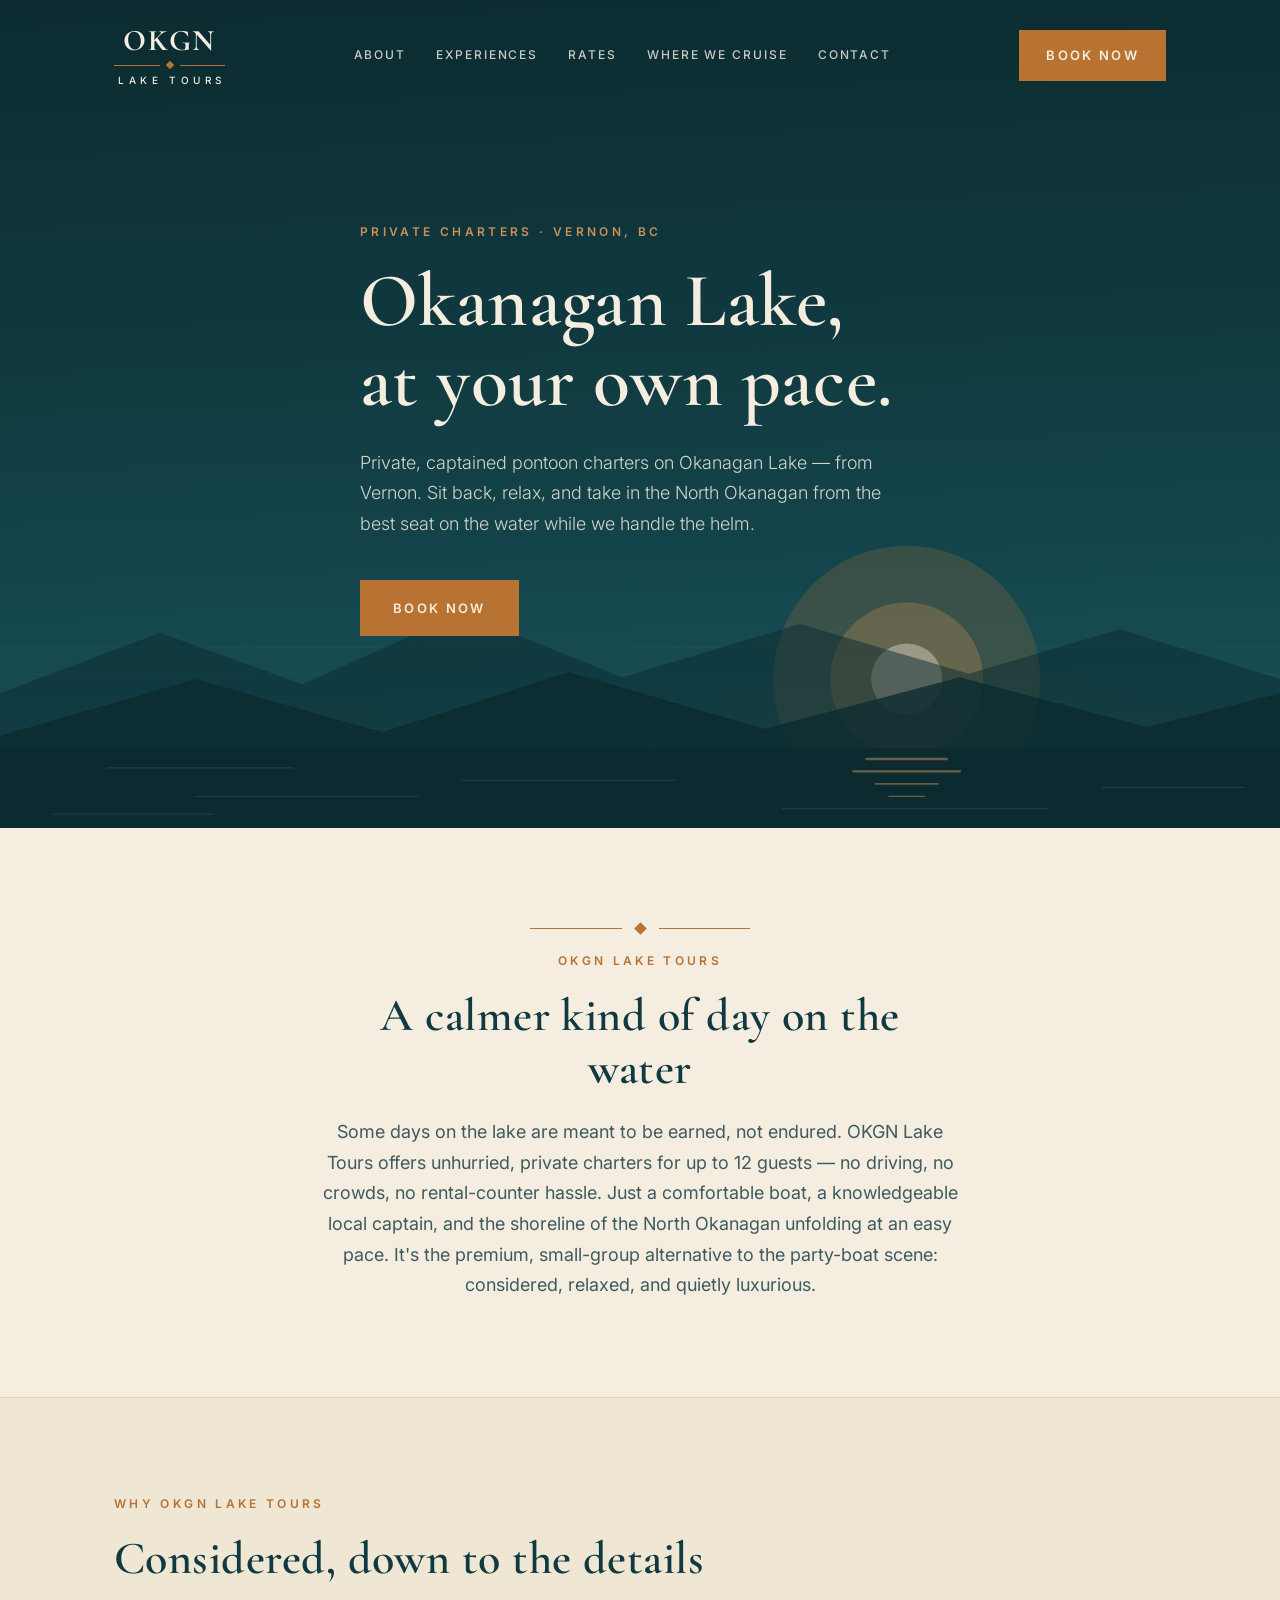
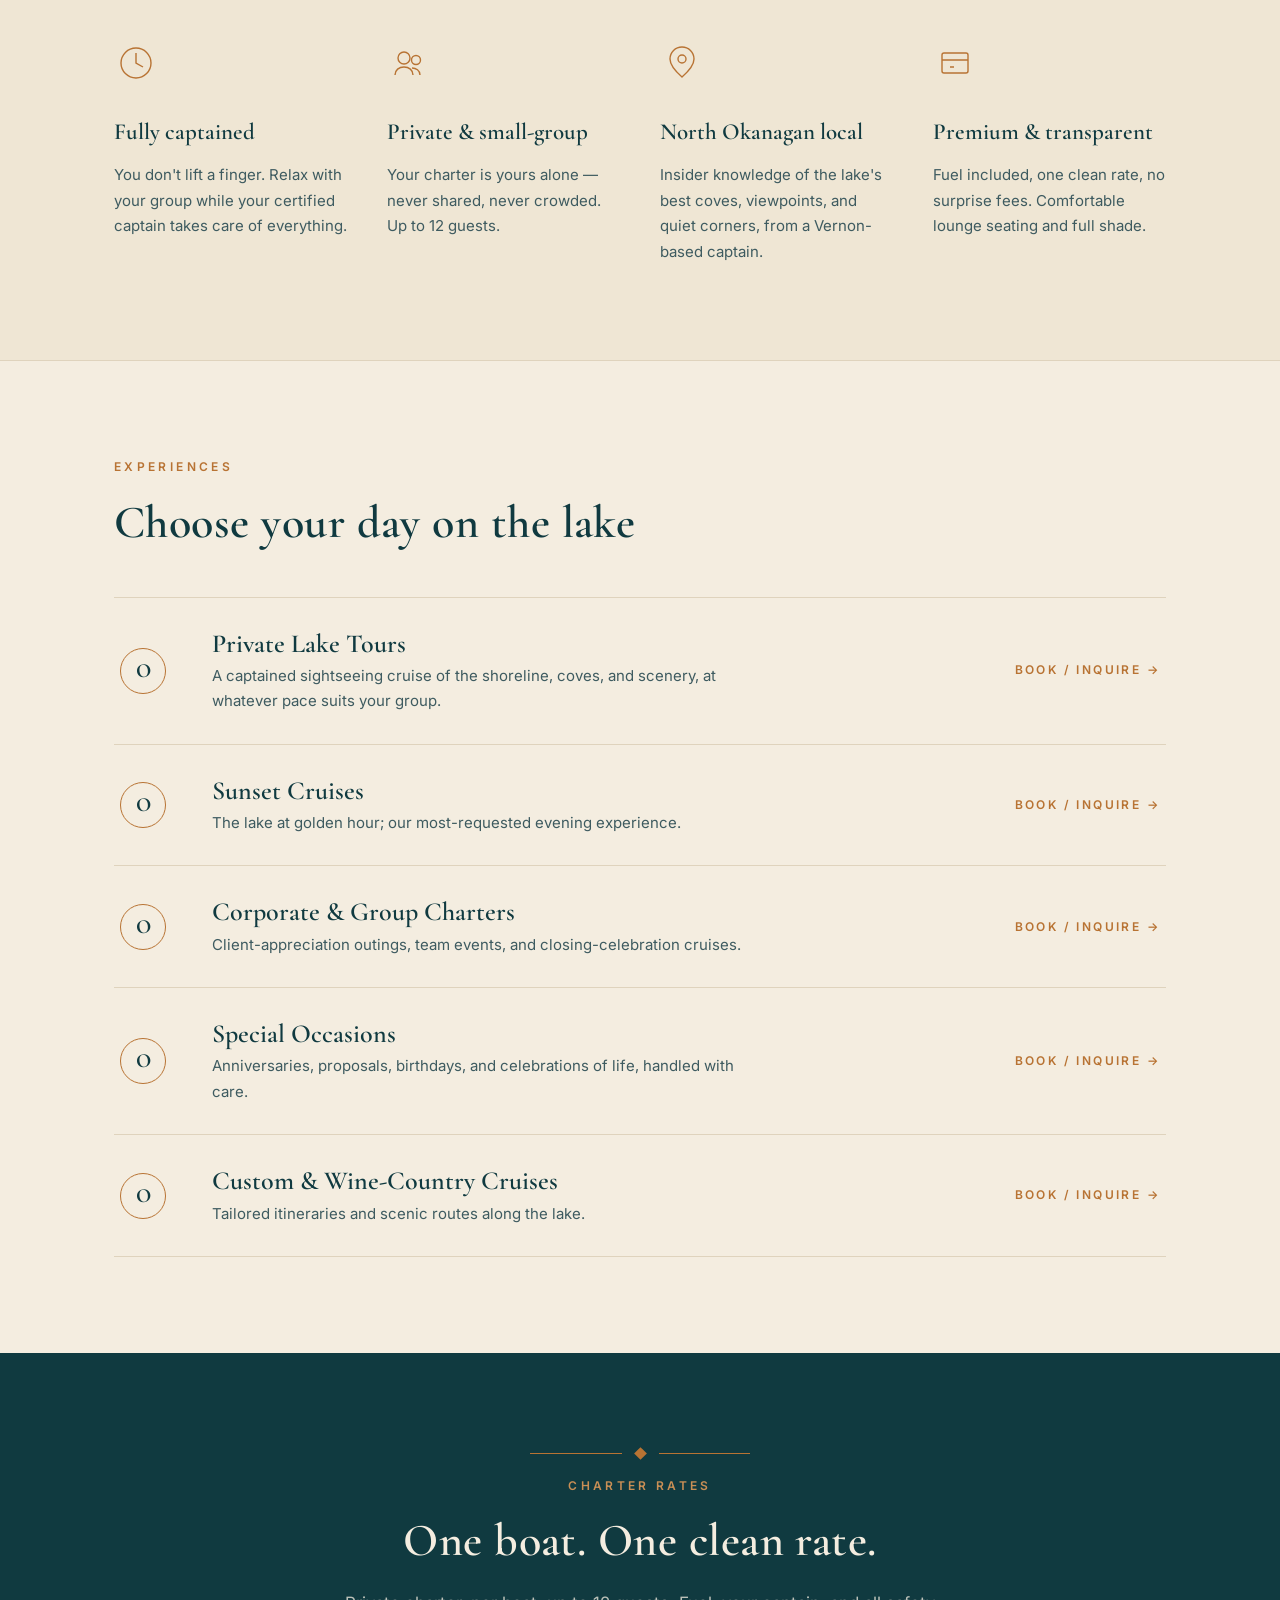
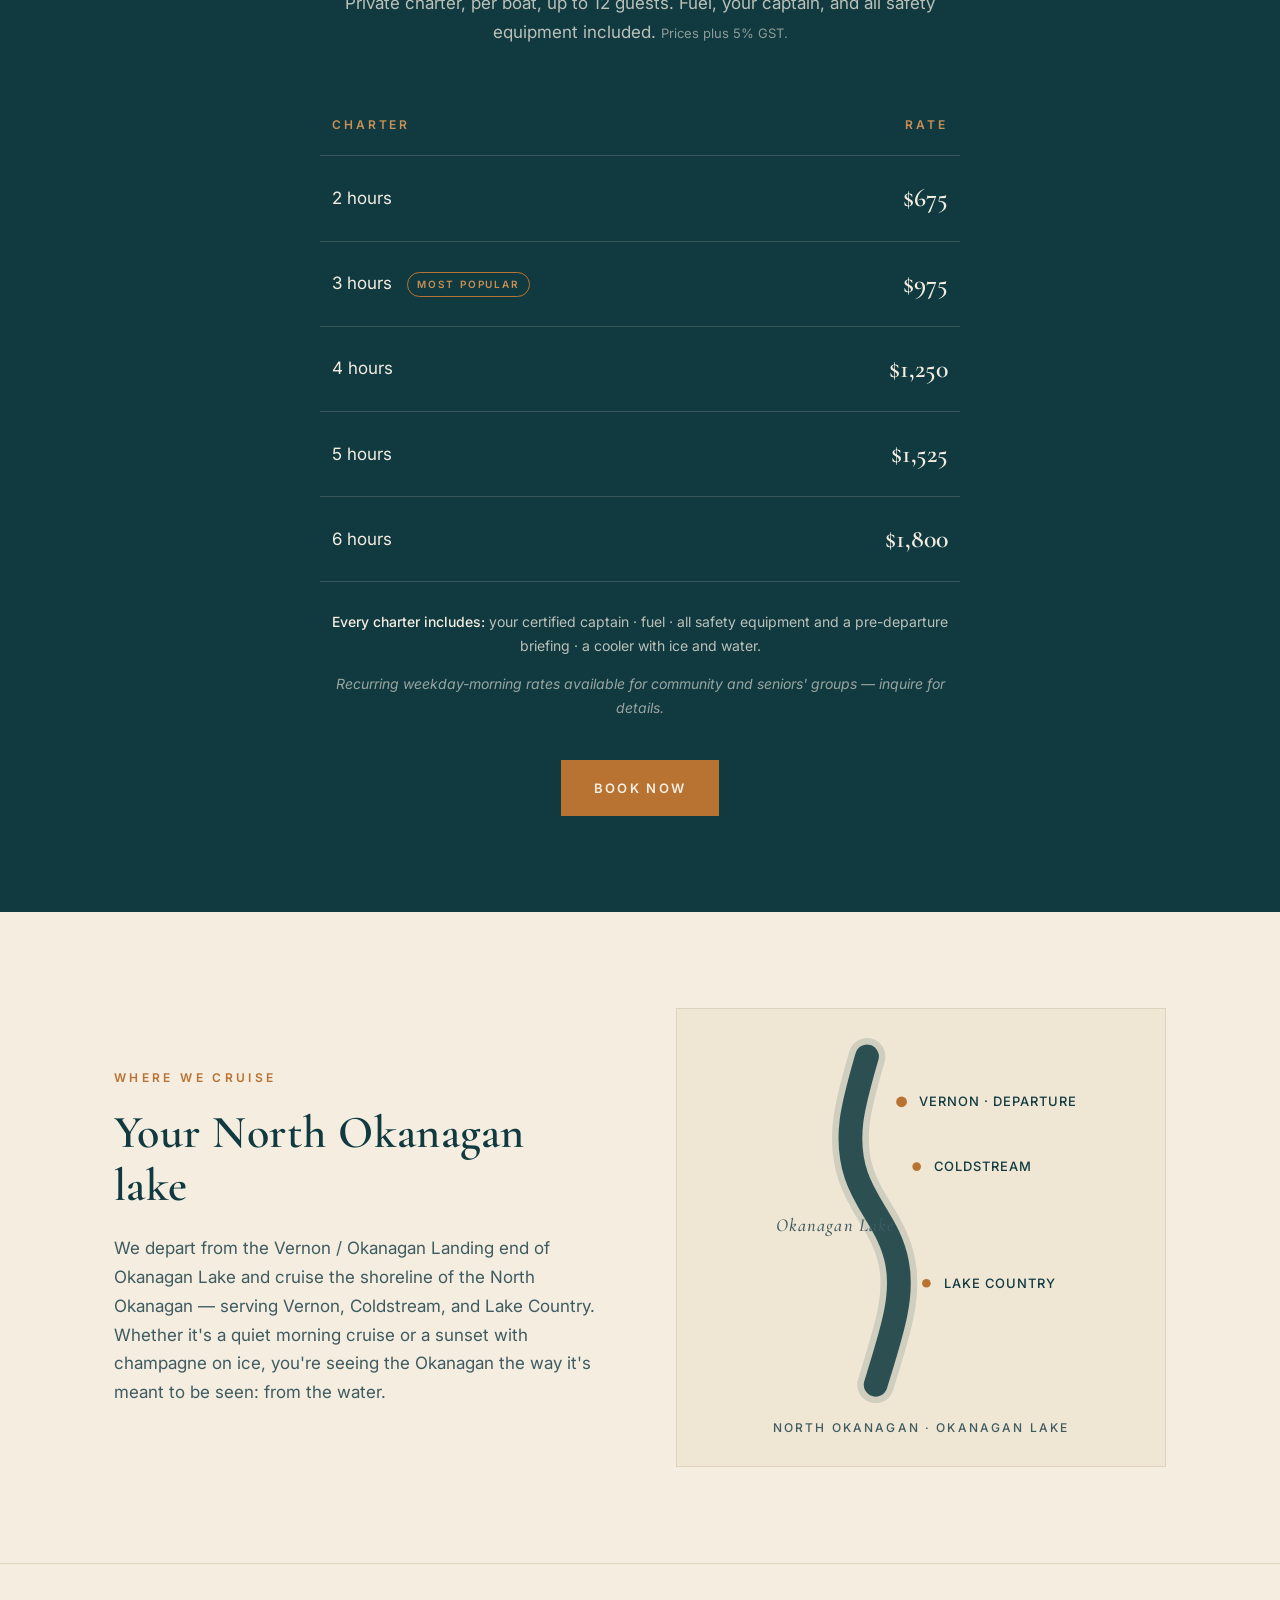
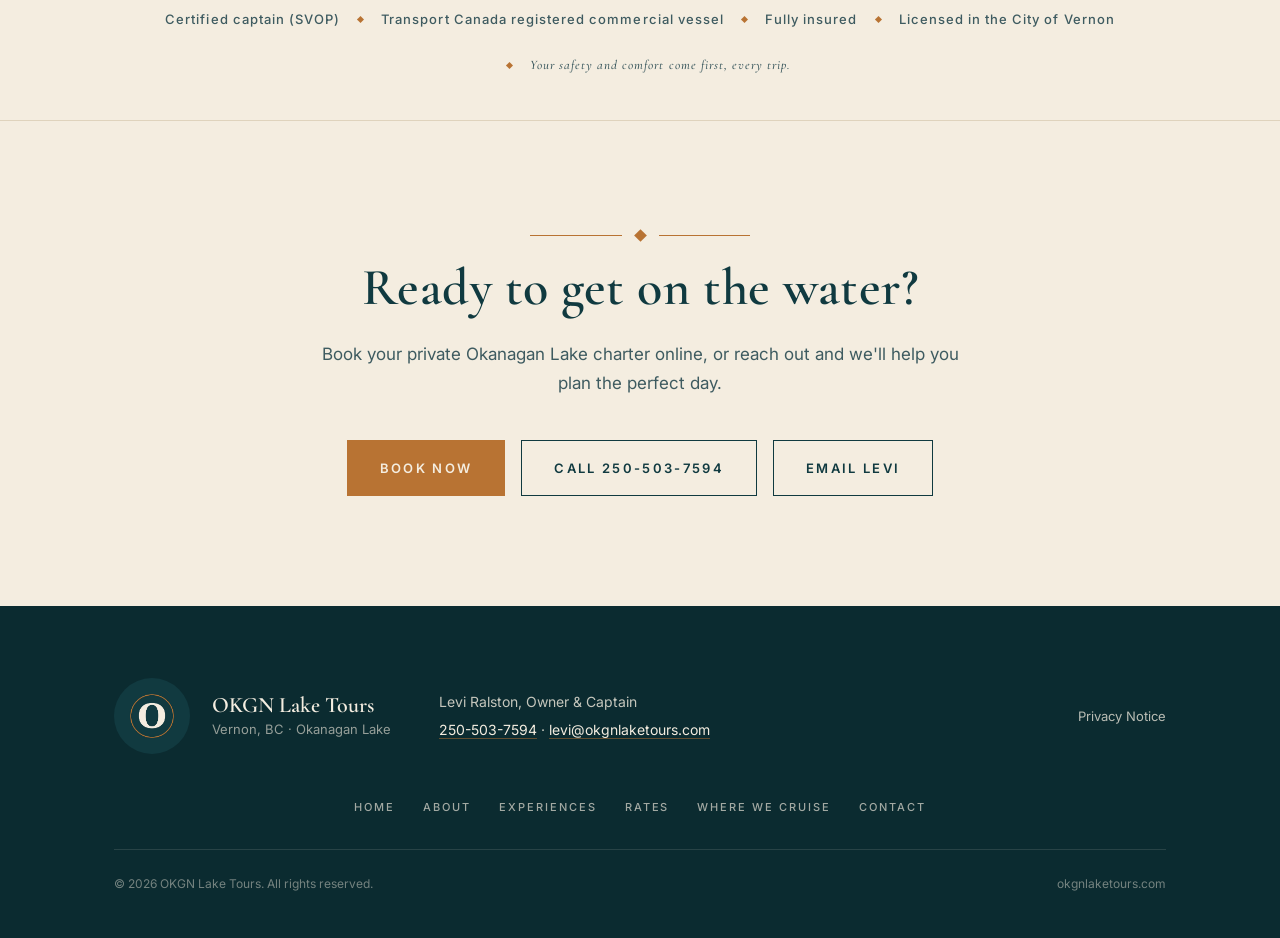
==== index.html @ 3128fc5c "Add files via upload" ====
<!DOCTYPE html>
<html lang="en">
<head>
<meta charset="UTF-8">
<meta name="viewport" content="width=device-width, initial-scale=1.0">
<title>OKGN Lake Tours — Private Okanagan Lake Charters · Vernon, BC</title>
<meta name="description" content="Private, captained pontoon charters on Okanagan Lake from Vernon, BC. Sunset cruises, private tours, and group charters for up to 12 guests.">
<link rel="preconnect" href="https://fonts.googleapis.com">
<link rel="preconnect" href="https://fonts.gstatic.com" crossorigin>
<link href="https://fonts.googleapis.com/css2?family=Cormorant+Garamond:ital,wght@0,400;0,500;0,600;0,700;1,500&amp;family=Inter:wght@300;400;500;600&amp;display=swap" rel="stylesheet">
<link rel="icon" type="image/png" href="favicon.png">
<link rel="apple-touch-icon" href="apple-touch-icon.png">
<meta name="theme-color" content="#103A40">
<!-- DESIGNER NOTE: og:url / og:image use the production domain — confirm paths at launch -->
<meta property="og:type" content="website">
<meta property="og:site_name" content="OKGN Lake Tours">
<meta property="og:title" content="OKGN Lake Tours">
<meta property="og:description" content="Private, captained pontoon charters on Okanagan Lake from Vernon, BC. Sunset cruises, private tours, and group charters for up to 12 guests.">
<meta property="og:url" content="https://okgnlaketours.com/index.html">
<meta property="og:image" content="https://okgnlaketours.com/og-image.jpg">
<meta property="og:image:width" content="1200">
<meta property="og:image:height" content="630">
<meta name="twitter:card" content="summary_large_image">
<link rel="stylesheet" href="styles.css">
</head>
<body>
<a class="skip" href="#main">Skip to content</a>
<header id="site-header">
  <div class="wrap nav">
    <a class="wordmark" href="index.html" aria-label="OKGN Lake Tours — home">
      <span class="wm-top">OKGN</span>
      <span class="wm-rule"><span class="dia"></span></span>
      <span class="wm-sub">LAKE&nbsp;TOURS</span>
    </a>
    <nav class="nav-links" aria-label="Main navigation">
      <a href="about.html">About</a>
      <a href="experiences.html">Experiences</a>
      <a href="rates.html">Rates</a>
      <a href="where-we-cruise.html">Where We Cruise</a>
      <a href="contact.html">Contact</a>
    </nav>
    <div>
      <a class="btn btn-copper" href="contact.html">Book Now</a>
    </div>
    <button class="nav-toggle" aria-expanded="false" aria-controls="mobile-menu" aria-label="Open menu">
      <span></span><span></span><span></span>
    </button>
  </div>
</header>
<nav class="mobile-menu" id="mobile-menu" aria-label="Mobile navigation">
    <a href="index.html">Home</a>
    <a href="about.html">About</a>
    <a href="experiences.html">Experiences</a>
    <a href="rates.html">Rates</a>
    <a href="where-we-cruise.html">Where We Cruise</a>
    <a href="contact.html">Contact</a>
    <a class="btn btn-copper" href="contact.html">Book Now</a>
</nav>
<main id="main">
<!-- 1 · HERO -->
<section class="hero" id="top">
  <svg class="hero-scene" viewBox="0 0 1440 420" preserveAspectRatio="xMidYMax slice" aria-hidden="true">
    <!-- low sun glow -->
    <circle cx="1020" cy="252" r="150" fill="#B87333" opacity=".22"/>
    <circle cx="1020" cy="252" r="86" fill="#C98F55" opacity=".3"/>
    <circle cx="1020" cy="252" r="40" fill="#F4EDE0" opacity=".38"/>
    <!-- far hills -->
    <path d="M0 268 L180 200 L340 258 L520 178 L700 250 L900 190 L1090 246 L1260 196 L1440 252 L1440 420 L0 420 Z" fill="#0B2B30" opacity=".5"/>
    <!-- near hills -->
    <path d="M0 316 L220 252 L430 312 L640 244 L860 308 L1080 250 L1290 306 L1440 268 L1440 420 L0 420 Z" fill="#0B2B30" opacity=".78"/>
    <!-- water -->
    <rect y="330" width="1440" height="90" fill="#0B2B30"/>
    <!-- sun path on the water -->
    <g stroke="#C98F55" stroke-linecap="round" opacity=".5">
      <line x1="975" y1="342" x2="1065" y2="342" stroke-width="3"/>
      <line x1="960" y1="356" x2="1080" y2="356" stroke-width="2.5"/>
      <line x1="985" y1="370" x2="1055" y2="370" stroke-width="2"/>
      <line x1="1000" y1="384" x2="1040" y2="384" stroke-width="1.5"/>
    </g>
    <!-- still-water lines -->
    <g stroke="#F4EDE0" stroke-width="1" opacity=".12" stroke-linecap="round">
      <line x1="120" y1="352" x2="330" y2="352"/><line x1="520" y1="366" x2="760" y2="366"/>
      <line x1="220" y1="384" x2="470" y2="384"/><line x1="880" y1="398" x2="1180" y2="398"/>
      <line x1="60" y1="404" x2="240" y2="404"/><line x1="1240" y1="374" x2="1400" y2="374"/>
    </g>
  </svg>
  <div class="wrap hero-inner">
    <div class="eyebrow">Private Charters · Vernon, BC</div>
    <h1>Okanagan Lake,<br>at your own pace.</h1>
    <p>Private, captained pontoon charters on Okanagan Lake — from Vernon. Sit back, relax, and take in the North Okanagan from the best seat on the water while we handle the helm.</p>
    <div class="hero-cta">
      <a class="btn btn-copper" href="contact.html">Book Now</a>
    </div>
  </div>
</section>

<!-- 2 · INTRO -->
<section class="intro">
  <div class="wrap">
    <div class="divider"><span class="dia"></span></div>
    <div class="eyebrow">OKGN Lake Tours</div>
    <h2>A calmer kind of day on the water</h2>
    <p class="lede">Some days on the lake are meant to be earned, not endured. OKGN Lake Tours offers unhurried, private charters for up to 12 guests — no driving, no crowds, no rental-counter hassle. Just a comfortable boat, a knowledgeable local captain, and the shoreline of the North Okanagan unfolding at an easy pace. It's the premium, small-group alternative to the party-boat scene: considered, relaxed, and quietly luxurious.</p>
  </div>
</section>

<!-- 3 · WHY -->
<section class="why">
  <div class="wrap">
    <div class="eyebrow">Why OKGN Lake Tours</div>
    <h2>Considered, down to the details</h2>
    <div class="grid-4">
      <div class="feat">
        <svg class="ico" viewBox="0 0 44 44" fill="none" stroke="currentColor" stroke-width="1.4" aria-hidden="true"><circle cx="22" cy="22" r="15"/><path d="M22 12v10l7 4"/></svg>
        <h3>Fully captained</h3>
        <p>You don't lift a finger. Relax with your group while your certified captain takes care of everything.</p>
      </div>
      <div class="feat">
        <svg class="ico" viewBox="0 0 44 44" fill="none" stroke="currentColor" stroke-width="1.4" aria-hidden="true"><circle cx="17" cy="17" r="6"/><circle cx="29" cy="19" r="4.5"/><path d="M8 34c0-5 4-8 9-8s9 3 9 8M25 27c4 0 8 2.5 8 7"/></svg>
        <h3>Private &amp; small-group</h3>
        <p>Your charter is yours alone — never shared, never crowded. Up to 12 guests.</p>
      </div>
      <div class="feat">
        <svg class="ico" viewBox="0 0 44 44" fill="none" stroke="currentColor" stroke-width="1.4" aria-hidden="true"><path d="M22 36c8-7 12-12.5 12-18a12 12 0 1 0-24 0c0 5.5 4 11 12 18Z"/><circle cx="22" cy="18" r="4"/></svg>
        <h3>North Okanagan local</h3>
        <p>Insider knowledge of the lake's best coves, viewpoints, and quiet corners, from a Vernon-based captain.</p>
      </div>
      <div class="feat">
        <svg class="ico" viewBox="0 0 44 44" fill="none" stroke="currentColor" stroke-width="1.4" aria-hidden="true"><rect x="9" y="12" width="26" height="20" rx="2"/><path d="M9 19h26M17 26h4"/></svg>
        <h3>Premium &amp; transparent</h3>
        <p>Fuel included, one clean rate, no surprise fees. Comfortable lounge seating and full shade.</p>
      </div>
    </div>

  </div>
</section>

<!-- 4 · EXPERIENCES -->
<section class="experiences">
  <div class="wrap">
    <div class="eyebrow">Experiences</div>
    <h2>Choose your day on the lake</h2>
    <div class="exp-list">
      <a class="exp" href="experiences.html#private-tours">
        <span class="exp-o" aria-hidden="true">O</span>
        <span>
          <h3>Private Lake Tours</h3>
          <p>A captained sightseeing cruise of the shoreline, coves, and scenery, at whatever pace suits your group.</p>
        </span>
        <span class="exp-go">Book / Inquire →</span>
      </a>
      <a class="exp" href="experiences.html#sunset">
        <span class="exp-o" aria-hidden="true">O</span>
        <span>
          <h3>Sunset Cruises</h3>
          <p>The lake at golden hour; our most-requested evening experience.</p>
        </span>
        <span class="exp-go">Book / Inquire →</span>
      </a>
      <a class="exp" href="experiences.html#corporate">
        <span class="exp-o" aria-hidden="true">O</span>
        <span>
          <h3>Corporate &amp; Group Charters</h3>
          <p>Client-appreciation outings, team events, and closing-celebration cruises.</p>
        </span>
        <span class="exp-go">Book / Inquire →</span>
      </a>
      <a class="exp" href="experiences.html#occasions">
        <span class="exp-o" aria-hidden="true">O</span>
        <span>
          <h3>Special Occasions</h3>
          <p>Anniversaries, proposals, birthdays, and celebrations of life, handled with care.</p>
        </span>
        <span class="exp-go">Book / Inquire →</span>
      </a>
      <a class="exp" href="experiences.html#custom">
        <span class="exp-o" aria-hidden="true">O</span>
        <span>
          <h3>Custom &amp; Wine-Country Cruises</h3>
          <p>Tailored itineraries and scenic routes along the lake.</p>
        </span>
        <span class="exp-go">Book / Inquire →</span>
      </a>
    </div>
  </div>
</section>

<!-- 5 · PRICING -->
<section class="pricing" id="pricing">
  <div class="wrap">
    <div class="pricing-head">
      <div class="divider"><span class="dia"></span></div>
      <div class="eyebrow">Charter Rates</div>
      <h2>One boat. One clean rate.</h2>
      <p class="lede">Private charter, per boat, up to 12 guests. Fuel, your captain, and all safety equipment included. <span class="gst">Prices plus 5% GST.</span></p>
    </div>
    <table class="rates">
      <thead>
        <tr><th scope="col">Charter</th><th scope="col">Rate</th></tr>
      </thead>
      <tbody>
        <tr><td>2 hours</td><td class="rate">$675</td></tr>
        <tr><td>3 hours <span class="pop">Most popular</span></td><td class="rate">$975</td></tr>
        <tr><td>4 hours</td><td class="rate">$1,250</td></tr>
        <tr><td>5 hours</td><td class="rate">$1,525</td></tr>
        <tr><td>6 hours</td><td class="rate">$1,800</td></tr>
      </tbody>
    </table>
    <p class="includes"><strong>Every charter includes:</strong> your certified captain · fuel · all safety equipment and a pre-departure briefing · a cooler with ice and water.</p>
    <p class="community">Recurring weekday-morning rates available for community and seniors' groups — inquire for details.</p>

    <div class="pricing-cta"><a class="btn btn-copper" href="contact.html">Book Now</a></div>
  </div>
</section>

<!-- 6 · WHERE WE CRUISE -->
<section class="where">
  <div class="wrap">
    <div>
      <div class="eyebrow">Where We Cruise</div>
      <h2>Your North Okanagan lake</h2>
      <p class="lede">We depart from the Vernon / Okanagan Landing end of Okanagan Lake and cruise the shoreline of the North Okanagan — serving Vernon, Coldstream, and Lake Country. Whether it's a quiet morning cruise or a sunset with champagne on ice, you're seeing the Okanagan the way it's meant to be seen: from the water.</p>
    </div>
    <div class="lakemap" aria-label="Simple map of the north end of Okanagan Lake">
      <svg viewBox="0 0 400 340" role="img" aria-hidden="true">
        <path d="M150 18 C138 60 128 92 140 128 C150 158 172 176 178 210 C184 242 172 276 158 322"
              fill="none" stroke="#103A40" stroke-width="34" stroke-linecap="round" opacity=".14"/>
        <path d="M150 18 C138 60 128 92 140 128 C150 158 172 176 178 210 C184 242 172 276 158 322"
              fill="none" stroke="#103A40" stroke-width="22" stroke-linecap="round" opacity=".85"/>
        <g font-family="Inter, sans-serif" font-size="12" fill="#103A40" font-weight="500" letter-spacing=".08em">
          <circle cx="182" cy="60" r="5" fill="#B87333"/>
          <text x="198" y="64">VERNON · DEPARTURE</text>
          <circle cx="196" cy="120" r="4" fill="#B87333"/>
          <text x="212" y="124">COLDSTREAM</text>
          <circle cx="205" cy="228" r="4" fill="#B87333"/>
          <text x="221" y="232">LAKE COUNTRY</text>
          <text x="66" y="180" fill="#3E5B60" font-style="italic" font-family="Cormorant Garamond, serif" font-size="17">Okanagan Lake</text>
        </g>
      </svg>
      <div class="map-cap">North Okanagan · Okanagan Lake</div>
    </div>

  </div>
</section>

<!-- 7 · TRUST -->
<div class="trust">
  <div class="wrap">
    <ul>
      <li>Certified captain (SVOP)</li>
      <li>Transport Canada registered commercial vessel</li>
      <li>Fully insured</li>
      <li>Licensed in the City of Vernon</li>
      <li class="trust-line">Your safety and comfort come first, every trip.</li>
    </ul>
  </div>
</div>

<!-- 8 · BOOKING / CONTACT -->
<section class="cta">
  <div class="wrap">
    <div class="divider"><span class="dia"></span></div>
    <h2>Ready to get on the water?</h2>
    <p class="lede">Book your private Okanagan Lake charter online, or reach out and we'll help you plan the perfect day.</p>
    <div class="cta-btns">
      <a class="btn btn-copper" href="contact.html">Book Now</a>
      <a class="btn btn-outline-teal" href="tel:+12505037594">Call 250-503-7594</a>
      <a class="btn btn-outline-teal" href="mailto:levi@okgnlaketours.com">Email Levi</a>
    </div>
  </div>
</section>
</main>
<footer>
  <div class="wrap">
    <div class="foot">
      <div class="foot-brand">
        <img src="submark_teal.jpg" alt="OKGN Lake Tours O sub-mark" width="76" height="76">
        <div>
          <div class="fb-name">OKGN Lake Tours</div>
          <div class="fb-loc">Vernon, BC · Okanagan Lake</div>
        </div>
      </div>
      <div class="foot-mid">
        Levi Ralston, Owner &amp; Captain<br>
        <a href="tel:+12505037594">250-503-7594</a> · <a href="mailto:levi@okgnlaketours.com">levi@okgnlaketours.com</a>
      </div>
      <div class="foot-right">
        <!-- DESIGNER NOTE: social links hidden until the accounts exist — restore when ready:
        <div class="foot-social"><a href="INSTAGRAM_URL">Instagram</a> · <a href="FACEBOOK_URL">Facebook</a></div> -->
        <a href="privacy.html">Privacy Notice</a>
      </div>
    </div>
    <div class="foot-nav">
      <a href="index.html">Home</a>
      <a href="about.html">About</a>
      <a href="experiences.html">Experiences</a>
      <a href="rates.html">Rates</a>
      <a href="where-we-cruise.html">Where We Cruise</a>
      <a href="contact.html">Contact</a>
    </div>
    <div class="foot-base">
      <span>© 2026 OKGN Lake Tours. All rights reserved.</span>
      <span>okgnlaketours.com</span>
    </div>
  </div>
</footer>

<script>
(function(){
  var header=document.getElementById('site-header'),
      toggle=document.querySelector('.nav-toggle'),
      menu=document.getElementById('mobile-menu');
  function onScroll(){header.classList.toggle('scrolled',window.scrollY>40);}
  window.addEventListener('scroll',onScroll,{passive:true});
  onScroll();
  toggle.addEventListener('click',function(){
    var open=menu.classList.toggle('open');
    toggle.setAttribute('aria-expanded',open);
    toggle.setAttribute('aria-label',open?'Close menu':'Open menu');
    document.body.classList.toggle('menu-open',open);
  });
  menu.addEventListener('click',function(e){
    if(e.target.tagName==='A'){
      menu.classList.remove('open');
      toggle.setAttribute('aria-expanded','false');
      document.body.classList.remove('menu-open');
    }
  });
  document.addEventListener('keydown',function(e){
    if(e.key==='Escape'&&menu.classList.contains('open')) toggle.click();
  });
})();
</script>
</body>
</html>
---- styles.css ----
/* ============================================================
   OKGN LAKE TOURS — shared styles
   Palette: Teal #103A40 · Cream #F4EDE0 · Copper #B87333
   Type: Cormorant Garamond (display) · Inter (body)
   ============================================================ */
:root{
  --teal:#103A40;
  --copper-text:#B87333;      /* per brand sheet — original copper for text accents */
  --copper-on-teal:#C98F55;   /* per brand sheet — soft copper on teal */
  --teal-deep:#0B2B30;
  --teal-soft:#3E5B60;
  --cream:#F4EDE0;
  --cream-card:#EFE6D4;
  --cream-line:#DFD3BD;
  --copper:#B87333;
  --copper-soft:#C98F55;
  --display:'Cormorant Garamond', Georgia, serif;
  --body:'Inter', -apple-system, sans-serif;
}
*{margin:0;padding:0;box-sizing:border-box}
html{scroll-behavior:smooth}
@media (prefers-reduced-motion:reduce){
  html{scroll-behavior:auto}
  *,*::before,*::after{animation:none!important;transition:none!important}
}
body{
  font-family:var(--body);
  background:var(--cream);
  color:var(--teal);
  line-height:1.7;
  font-size:16px;
  font-weight:400;
  -webkit-font-smoothing:antialiased;
}
img{max-width:100%;display:block}
a{color:inherit}

/* ---------- shared bits ---------- */
.wrap{max-width:1100px;margin:0 auto;padding:0 24px}
.eyebrow{
  font-family:var(--body);
  font-size:12px;
  font-weight:600;
  letter-spacing:.28em;
  text-transform:uppercase;
  color:var(--copper-text);
  margin-bottom:18px;
}
h2{
  font-family:var(--display);
  font-weight:600;
  font-size:clamp(32px,4.5vw,46px);
  line-height:1.15;
  letter-spacing:.01em;
  margin-bottom:22px;
}
.lede{max-width:640px;color:var(--teal-soft);font-size:17px}
section{padding:96px 0}

/* copper rule + diamond — the divider from the wordmark */
.divider{
  display:flex;align-items:center;justify-content:center;gap:14px;
  margin:0 auto 18px;max-width:220px;
}
.divider::before,.divider::after{
  content:"";flex:1;height:1px;background:var(--copper);
}
.divider .dia{
  width:9px;height:9px;background:var(--copper);
  transform:rotate(45deg);flex:none;
}

/* buttons */
.btn{
  display:inline-block;
  font-family:var(--body);
  font-size:13px;font-weight:600;
  letter-spacing:.18em;text-transform:uppercase;
  text-decoration:none;
  padding:16px 32px;
  border:1px solid transparent;
  transition:background .25s,color .25s,border-color .25s;
  cursor:pointer;
}
.btn-copper{background:var(--copper-text);color:var(--cream)}
.btn-copper:hover{background:#a5642a}
.btn-outline-cream{border-color:rgba(244,237,224,.55);color:var(--cream)}
.btn-outline-cream:hover{border-color:var(--cream);background:rgba(244,237,224,.08)}
.btn-outline-teal{border-color:var(--teal);color:var(--teal)}
.btn-outline-teal:hover{background:var(--teal);color:var(--cream)}
.btn:focus-visible{outline:2px solid var(--copper);outline-offset:3px}
a:focus-visible{outline:2px solid var(--copper);outline-offset:3px}

/* ---------- header ---------- */
header{
  position:absolute;top:0;left:0;right:0;z-index:10;
  padding:26px 0;
}
.nav{
  display:flex;align-items:center;justify-content:space-between;gap:24px;
}
.wordmark{
  text-decoration:none;color:var(--cream);
  display:flex;flex-direction:column;align-items:center;line-height:1;flex:none;
}
.wordmark .wm-top{
  font-family:var(--display);font-weight:700;
  font-size:30px;letter-spacing:.06em;
}
.wordmark .wm-rule{
  display:flex;align-items:center;gap:7px;width:100%;
  margin:6px 0 7px;
}
.wordmark .wm-rule::before,.wordmark .wm-rule::after{
  content:"";flex:1;height:1px;background:var(--copper);
}
.wordmark .wm-rule .dia{
  width:6px;height:6px;background:var(--copper);transform:rotate(45deg);flex:none;
}
.wordmark .wm-sub{
  font-family:var(--body);font-weight:500;
  font-size:10px;letter-spacing:.44em;text-indent:.44em;
}
.nav-links{
  display:flex;gap:30px;align-items:center;flex:1;justify-content:center;
}
.nav-links a{
  color:var(--cream);text-decoration:none;
  font-size:12px;font-weight:500;letter-spacing:.16em;text-transform:uppercase;
  opacity:.82;padding:4px 0;border-bottom:1px solid transparent;
  transition:opacity .2s,border-color .2s;
  white-space:nowrap;
}
.nav-links a:hover{opacity:1}
.nav-links a[aria-current="page"]{
  opacity:1;border-bottom-color:var(--copper);
}
.nav .btn{padding:13px 26px;flex:none}

/* ---------- landing hero ---------- */
/* DESIGNER NOTE: replace the layered gradient with the real golden-hour
   lake photo, e.g. background:url('hero.jpg') center/cover; keep a teal
   overlay for text legibility. */
.hero{
  position:relative;
  min-height:92vh;
  display:flex;align-items:center;
  background:
    radial-gradient(1200px 500px at 75% 118%, rgba(184,115,51,.34), transparent 60%),
    radial-gradient(900px 420px at 20% 112%, rgba(184,115,51,.16), transparent 55%),
    linear-gradient(178deg, #0B2B30 0%, #103A40 42%, #14454C 68%, #1C555C 100%);
  color:var(--cream);
  overflow:hidden;
  padding:150px 0 120px;
}
.hero::before{
  content:"";position:absolute;left:0;right:0;bottom:0;height:38%;
  background:repeating-linear-gradient(
    180deg,
    transparent 0 26px,
    rgba(244,237,224,.045) 26px 27px
  );
  mask-image:linear-gradient(180deg,transparent,black 70%);
  -webkit-mask-image:linear-gradient(180deg,transparent,black 70%);
  pointer-events:none;
}
.hero-inner{position:relative;max-width:760px}
.hero .eyebrow{color:var(--copper-on-teal)}
.hero h1{
  font-family:var(--display);
  font-weight:600;
  font-size:clamp(44px,7vw,76px);
  line-height:1.06;
  letter-spacing:.005em;
  margin-bottom:26px;
}
.hero p{
  font-size:18px;font-weight:300;
  color:rgba(244,237,224,.85);
  max-width:560px;
  margin-bottom:40px;
}
.hero-cta{display:flex;gap:16px;flex-wrap:wrap}

/* ---------- sub-page hero band ---------- */
.page-hero{
  position:relative;
  background:
    radial-gradient(900px 380px at 80% 130%, rgba(184,115,51,.28), transparent 60%),
    linear-gradient(178deg, #0B2B30 0%, #103A40 55%, #14454C 100%);
  color:var(--cream);
  padding:170px 0 84px;
  overflow:hidden;
}
.page-hero .eyebrow{color:var(--copper-on-teal)}
.page-hero h1{
  font-family:var(--display);font-weight:600;
  font-size:clamp(38px,5.5vw,60px);
  line-height:1.1;margin-bottom:18px;
}
.page-hero .lede{color:rgba(244,237,224,.82)}

/* ---------- intro ---------- */
.intro{text-align:center}
.intro .lede{margin:0 auto;font-size:18px}
.intro h2{max-width:560px;margin-left:auto;margin-right:auto}

/* ---------- why ---------- */
.why{background:var(--cream-card);border-top:1px solid var(--cream-line);border-bottom:1px solid var(--cream-line)}
.grid-4{
  display:grid;grid-template-columns:repeat(4,1fr);gap:40px;margin-top:56px;
}
.feat .ico{
  width:44px;height:44px;margin-bottom:20px;color:var(--copper);
}
.feat h3{
  font-family:var(--display);font-weight:600;
  font-size:23px;margin-bottom:10px;
}
.feat p{font-size:15px;color:var(--teal-soft)}

/* ---------- experiences (landing list) ---------- */
.exp-list{margin-top:48px;border-top:1px solid var(--cream-line)}
.exp{
  display:grid;grid-template-columns:64px 1fr auto;gap:28px;align-items:center;
  padding:30px 6px;border-bottom:1px solid var(--cream-line);
  text-decoration:none;
  transition:background .2s;
}
.exp:hover{background:var(--cream-card)}
.exp .exp-o{
  width:46px;height:46px;border:1px solid var(--copper);border-radius:50%;
  display:flex;align-items:center;justify-content:center;
  font-family:var(--display);font-weight:700;font-size:20px;color:var(--teal);
}
.exp h3{font-family:var(--display);font-weight:600;font-size:26px;line-height:1.2}
.exp p{color:var(--teal-soft);font-size:15px;margin-top:4px;max-width:560px}
.exp .exp-go{
  font-size:12px;font-weight:600;letter-spacing:.2em;text-transform:uppercase;
  color:var(--copper-text);white-space:nowrap;
}

/* ---------- experiences (detail page) ---------- */
.exp-detail{
  display:grid;grid-template-columns:1fr 1fr;gap:0;
  border:1px solid var(--cream-line);background:var(--cream-card);
  margin-top:56px;
}
.exp-detail + .exp-detail{margin-top:40px}
.exp-detail .ed-media{
  min-height:300px;
  background:
    radial-gradient(500px 260px at 70% 120%, rgba(184,115,51,.3), transparent 60%),
    linear-gradient(170deg,#103A40,#1C555C);
  display:flex;align-items:center;justify-content:center;
}
/* DESIGNER NOTE: each .ed-media panel is a placeholder for a real photo of
   that experience — swap for <img> or a background photo when available. */
.exp-detail .ed-media .exp-o{
  width:72px;height:72px;border:1px solid var(--copper);border-radius:50%;
  display:flex;align-items:center;justify-content:center;
  font-family:var(--display);font-weight:700;font-size:32px;color:var(--cream);
}
.exp-detail .ed-body{padding:52px 48px;display:flex;flex-direction:column;justify-content:center}
.exp-detail h2{font-size:clamp(28px,3.5vw,38px);margin-bottom:14px}
.exp-detail p{color:var(--teal-soft);font-size:16px;margin-bottom:12px}
.exp-detail .ed-good{
  font-size:13px;letter-spacing:.06em;color:var(--teal);
  margin:10px 0 26px;
}
.exp-detail .ed-good strong{
  font-size:11px;font-weight:600;letter-spacing:.22em;text-transform:uppercase;
  color:var(--copper-text);display:block;margin-bottom:6px;
}
.exp-detail .ed-cta{display:flex;gap:14px;flex-wrap:wrap}
.exp-detail.flip .ed-media{order:2}

/* ---------- pricing ---------- */
.pricing{background:var(--teal);color:var(--cream)}
.pricing .eyebrow{color:var(--copper-on-teal)}
.pricing .lede{color:rgba(244,237,224,.75)}
.rates{
  width:100%;max-width:640px;margin:48px auto 0;
  border-collapse:collapse;
}
.rates th,.rates td{
  padding:20px 12px;text-align:left;
  border-bottom:1px solid rgba(244,237,224,.16);
}
.rates th{
  font-size:12px;font-weight:600;letter-spacing:.24em;text-transform:uppercase;
  color:var(--copper-on-teal);
}
.rates td:last-child,.rates th:last-child{text-align:right}
.rates td{font-size:17px}
.rates .rate{
  font-family:var(--display);font-weight:600;font-size:26px;
}
.rates .pop{
  display:inline-block;margin-left:10px;
  font-size:10px;font-weight:600;letter-spacing:.18em;text-transform:uppercase;
  color:var(--copper-on-teal);border:1px solid var(--copper);
  padding:3px 9px;border-radius:99px;vertical-align:middle;
}
.includes{
  max-width:640px;margin:28px auto 0;text-align:center;
  font-size:14px;color:rgba(244,237,224,.75);
}
.includes strong{color:var(--cream);font-weight:500}
.community{
  max-width:640px;margin:14px auto 0;text-align:center;
  font-size:14px;font-style:italic;color:rgba(244,237,224,.6);
}
.pricing-cta{text-align:center;margin-top:40px}
.pricing-head{text-align:center}
.pricing-head .lede{margin:0 auto}
.gst{font-size:13px;color:rgba(244,237,224,.55)}

/* rates page FAQ-ish notes */
.rate-notes{
  display:grid;grid-template-columns:repeat(3,1fr);gap:40px;margin-top:56px;
}
.rate-note h3{
  font-family:var(--display);font-weight:600;font-size:22px;margin-bottom:8px;
}
.rate-note p{font-size:15px;color:var(--teal-soft)}
@media (max-width:860px){.rate-notes{grid-template-columns:1fr}}

/* ---------- where ---------- */
.where .wrap{
  display:grid;grid-template-columns:1fr 1fr;gap:72px;align-items:center;
}
.lakemap{
  background:var(--cream-card);border:1px solid var(--cream-line);
  padding:28px;
}
.lakemap svg{width:100%;height:auto;display:block}
.map-cap{
  margin-top:14px;text-align:center;
  font-size:12px;letter-spacing:.18em;text-transform:uppercase;
  color:var(--teal-soft);font-weight:500;
}
.areas{
  display:grid;grid-template-columns:repeat(3,1fr);gap:40px;margin-top:0;
}
.area h3{font-family:var(--display);font-weight:600;font-size:24px;margin-bottom:8px}
.area p{font-size:15px;color:var(--teal-soft)}
@media (max-width:860px){.areas{grid-template-columns:1fr}}

/* ---------- trust ---------- */
.trust{
  padding:44px 0;
  border-top:1px solid var(--cream-line);
  border-bottom:1px solid var(--cream-line);
  background:var(--cream);
}
.trust ul{
  list-style:none;margin:0;padding:0;
  display:flex;flex-wrap:wrap;justify-content:center;gap:14px 0;
  text-align:center;
}
.trust li{
  font-size:13px;font-weight:500;letter-spacing:.08em;
  color:var(--teal-soft);
  display:flex;align-items:center;
}
.trust li+li::before{
  content:"";width:5px;height:5px;background:var(--copper);
  transform:rotate(45deg);margin:0 18px;flex:none;
}
.trust-line{width:100%;margin-top:10px;list-style:none;font-style:italic;font-family:var(--display);font-size:17px;color:var(--teal);justify-content:center}

/* ---------- cta ---------- */
.cta{background:var(--cream);text-align:center;padding:110px 0}
.cta h2{font-size:clamp(36px,5vw,52px)}
.cta .lede{margin:0 auto 42px}
.cta-btns{display:flex;gap:16px;justify-content:center;flex-wrap:wrap}

/* contact page cards */
.contact-cards{
  display:grid;grid-template-columns:repeat(3,1fr);gap:32px;margin-top:56px;
}
.ccard{
  background:var(--cream-card);border:1px solid var(--cream-line);
  padding:44px 36px;text-align:center;
}
.ccard .ico{width:40px;height:40px;margin:0 auto 18px;color:var(--copper)}
.ccard h3{font-family:var(--display);font-weight:600;font-size:24px;margin-bottom:8px}
.ccard p{font-size:14px;color:var(--teal-soft);margin-bottom:22px}
@media (max-width:860px){.contact-cards{grid-template-columns:1fr}}

/* ---------- footer ---------- */
footer{
  background:var(--teal-deep);color:rgba(244,237,224,.8);
  padding:72px 0 44px;
}
.foot{
  display:grid;grid-template-columns:auto 1fr auto;gap:48px;align-items:center;
}
.foot-brand{display:flex;align-items:center;gap:22px}
.foot-brand img{width:76px;height:76px;border-radius:50%}
.foot-brand .fb-name{
  font-family:var(--display);font-weight:600;font-size:22px;color:var(--cream);line-height:1.2;
}
.foot-brand .fb-loc{font-size:13px;color:rgba(244,237,224,.6)}
.foot-mid{font-size:14px;line-height:2}
.foot-mid a{color:var(--cream);text-decoration:none;border-bottom:1px solid rgba(184,115,51,.5)}
.foot-mid a:hover{border-bottom-color:var(--copper)}
.foot-right{text-align:right;font-size:13px;line-height:2.2}
.foot-right a{color:rgba(244,237,224,.75);text-decoration:none}
.foot-right a:hover{color:var(--cream)}
.foot-social{letter-spacing:.14em;text-transform:uppercase;font-size:11px;font-weight:600}
.foot-nav{
  margin-top:44px;display:flex;justify-content:center;gap:28px;flex-wrap:wrap;
}
.foot-nav a{
  color:rgba(244,237,224,.65);text-decoration:none;
  font-size:11px;font-weight:500;letter-spacing:.18em;text-transform:uppercase;
}
.foot-nav a:hover{color:var(--cream)}
.foot-base{
  margin-top:32px;padding-top:24px;
  border-top:1px solid rgba(244,237,224,.12);
  display:flex;justify-content:space-between;flex-wrap:wrap;gap:10px;
  font-size:12px;color:rgba(244,237,224,.45);
}

/* privacy page */
.legal{max-width:720px}
.legal h2{font-size:28px;margin:40px 0 12px}
.legal p{color:var(--teal-soft);margin-bottom:14px;font-size:15px}

/* ---------- responsive ---------- */
@media (max-width:1020px){
  .nav-links{display:none}
}
@media (max-width:920px){
  .grid-4{grid-template-columns:repeat(2,1fr)}
  .where .wrap{grid-template-columns:1fr;gap:48px}
  .foot{grid-template-columns:1fr;text-align:center;gap:32px}
  .foot-brand{flex-direction:column;justify-content:center}
  .foot-right{text-align:center}
}
@media (max-width:860px){
  .exp-detail{grid-template-columns:1fr}
  .exp-detail.flip .ed-media{order:0}
}
@media (max-width:600px){
  section{padding:72px 0}
  .grid-4{grid-template-columns:1fr}
  .exp{grid-template-columns:1fr;gap:10px}
  .exp .exp-o{display:none}
  .nav-inquire{display:none}
  .hero{min-height:86vh}
  .page-hero{padding:150px 0 64px}
}
.nav-inquire{display:inline-block;margin-right:18px;color:var(--cream);
  font-size:13px;font-weight:500;letter-spacing:.14em;text-transform:uppercase;
  text-decoration:none;opacity:.85}
.nav-inquire:hover{opacity:1}

/* ============================================================
   MOBILE / STICKY NAV UPGRADE
   ============================================================ */
/* header is now fixed and gains a solid teal bar once scrolled */
header{
  position:fixed;
  transition:background .3s,padding .3s,box-shadow .3s;
}
header.scrolled{
  background:var(--teal-deep);
  padding:14px 0;
  box-shadow:0 2px 18px rgba(11,43,48,.35);
}
header.scrolled .wordmark .wm-top{font-size:24px}
header.scrolled .wordmark .wm-sub{font-size:9px}

/* hamburger */
.nav-toggle{
  display:none;
  background:none;border:0;cursor:pointer;
  width:44px;height:44px;
  flex-direction:column;align-items:center;justify-content:center;gap:6px;
  padding:0;
}
.nav-toggle span{
  display:block;width:24px;height:2px;background:var(--cream);
  transition:transform .25s,opacity .25s;
}
.nav-toggle[aria-expanded="true"] span:nth-child(1){transform:translateY(8px) rotate(45deg)}
.nav-toggle[aria-expanded="true"] span:nth-child(2){opacity:0}
.nav-toggle[aria-expanded="true"] span:nth-child(3){transform:translateY(-8px) rotate(-45deg)}
.nav-toggle:focus-visible{outline:2px solid var(--copper);outline-offset:3px}

/* mobile menu panel */
.mobile-menu{
  display:none;
  position:fixed;top:0;left:0;right:0;z-index:9;
  background:var(--teal-deep);
  padding:110px 24px 40px;
  box-shadow:0 8px 24px rgba(11,43,48,.4);
}
.mobile-menu.open{display:block}
.mobile-menu a{
  display:block;
  color:var(--cream);text-decoration:none;
  font-size:14px;font-weight:500;letter-spacing:.18em;text-transform:uppercase;
  padding:16px 4px;
  border-bottom:1px solid rgba(244,237,224,.12);
}
.mobile-menu a[aria-current="page"]{color:var(--copper-soft)}
.mobile-menu .btn{
  margin-top:24px;text-align:center;border-bottom:0;display:block;
  font-size:13px;font-weight:600;
}
body.menu-open{overflow:hidden}

@media (max-width:1020px){
  .nav-toggle{display:flex}
  .nav .btn{display:none} /* Book Now moves into the menu on mobile */
  header{background:var(--teal-deep);padding:14px 0} /* solid bar on mobile so the toggle always reads */
  header .wordmark .wm-top{font-size:24px}
  header .wordmark .wm-sub{font-size:9px}
}

/* skip to content */
.skip{
  position:absolute;left:-9999px;top:0;z-index:100;
  background:var(--copper-text);color:var(--cream);
  padding:12px 22px;font-size:13px;font-weight:600;
  letter-spacing:.14em;text-transform:uppercase;text-decoration:none;
}
.skip:focus{left:0}

/* hero landscape scene (decorative, sits behind hero content) */
.hero-scene{
  position:absolute;left:0;right:0;bottom:0;width:100%;height:auto;
  pointer-events:none;display:block;
}

/* distinct experience media icons */
.ed-media svg.ed-ico{width:96px;height:96px;color:var(--cream);opacity:.92}
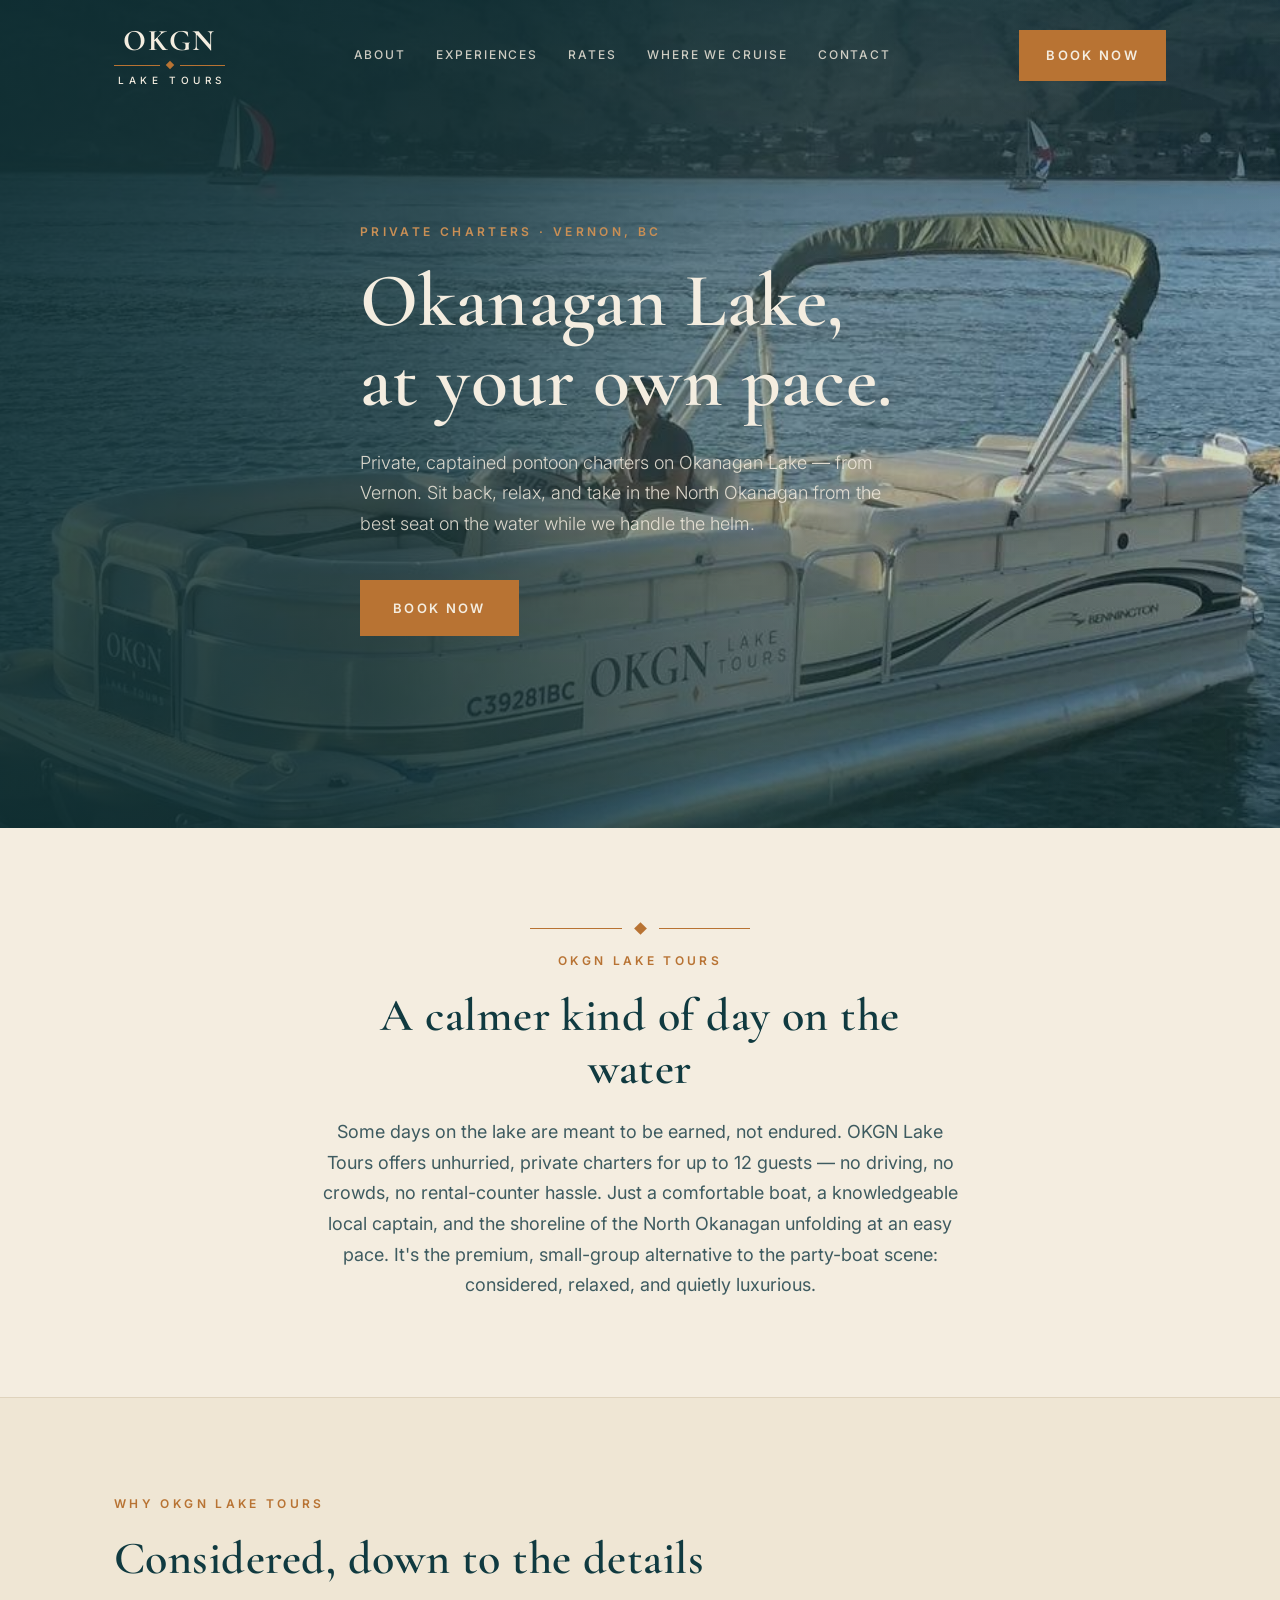
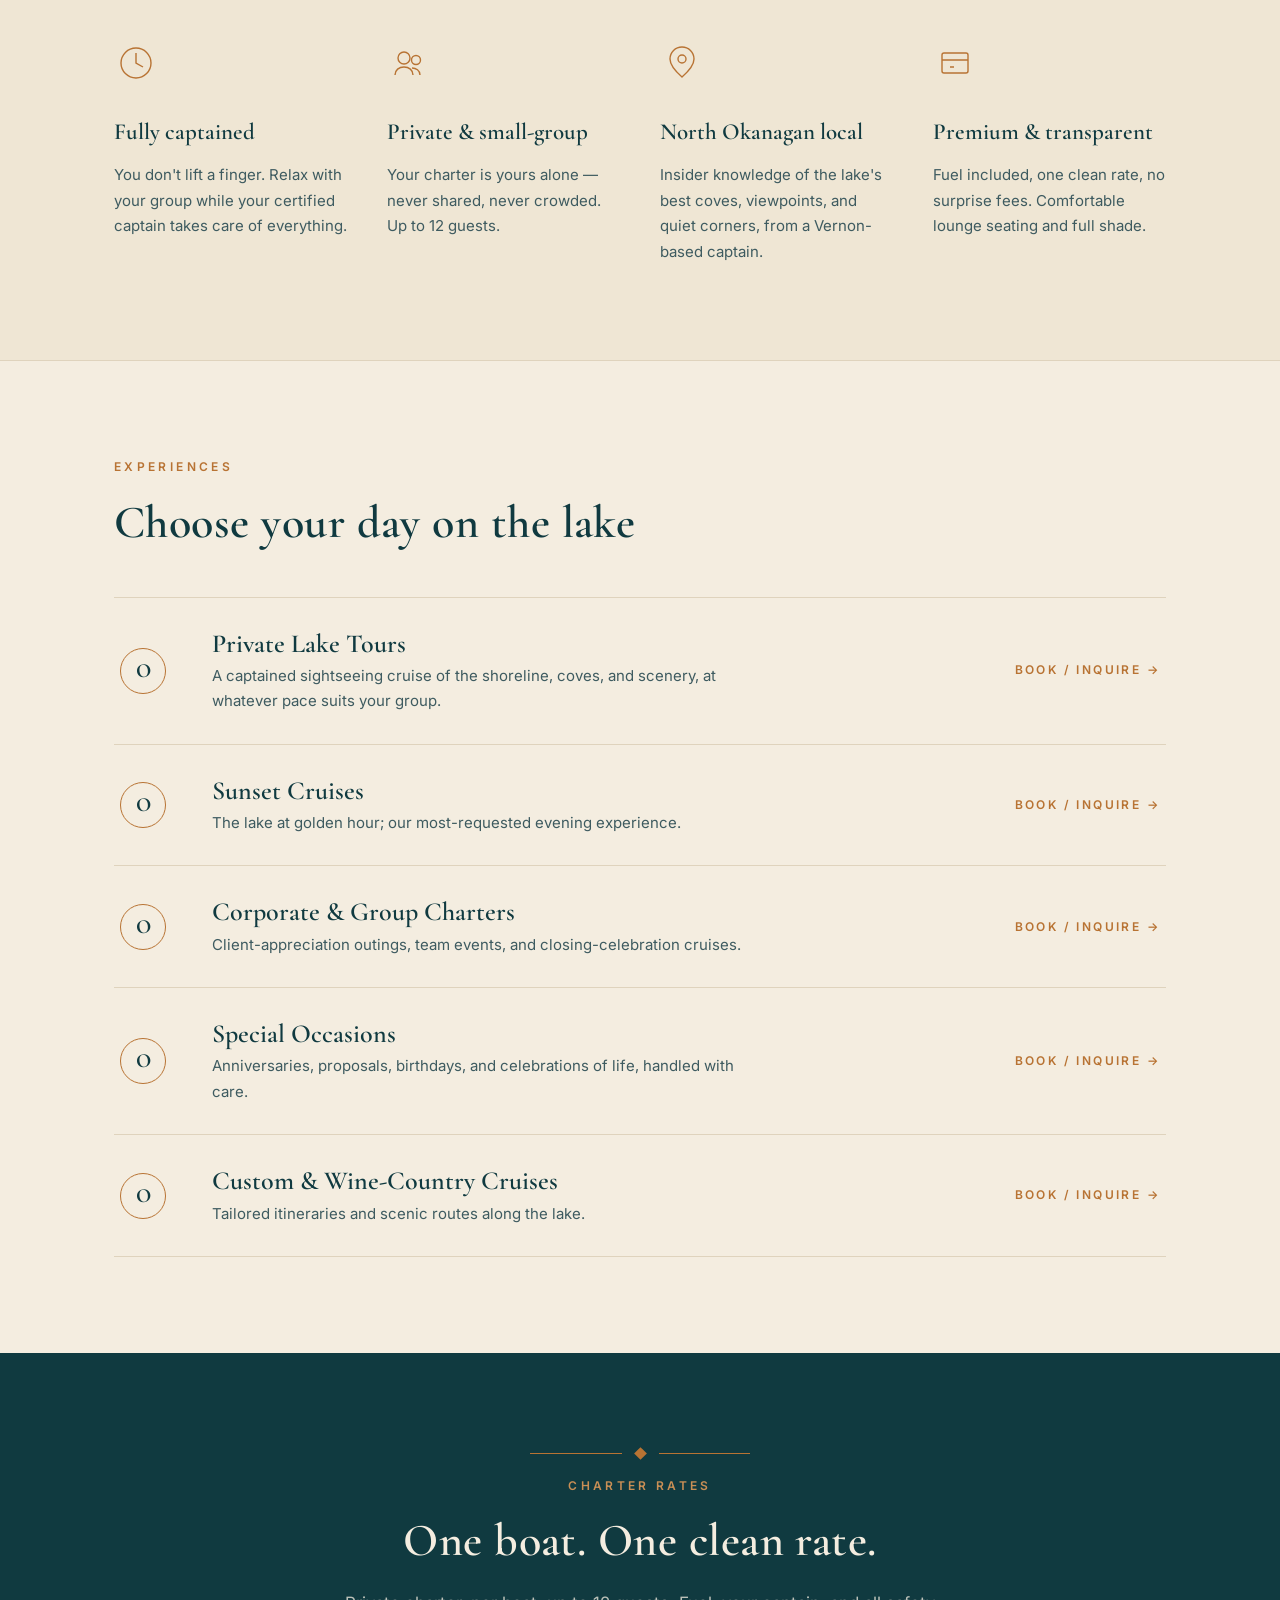
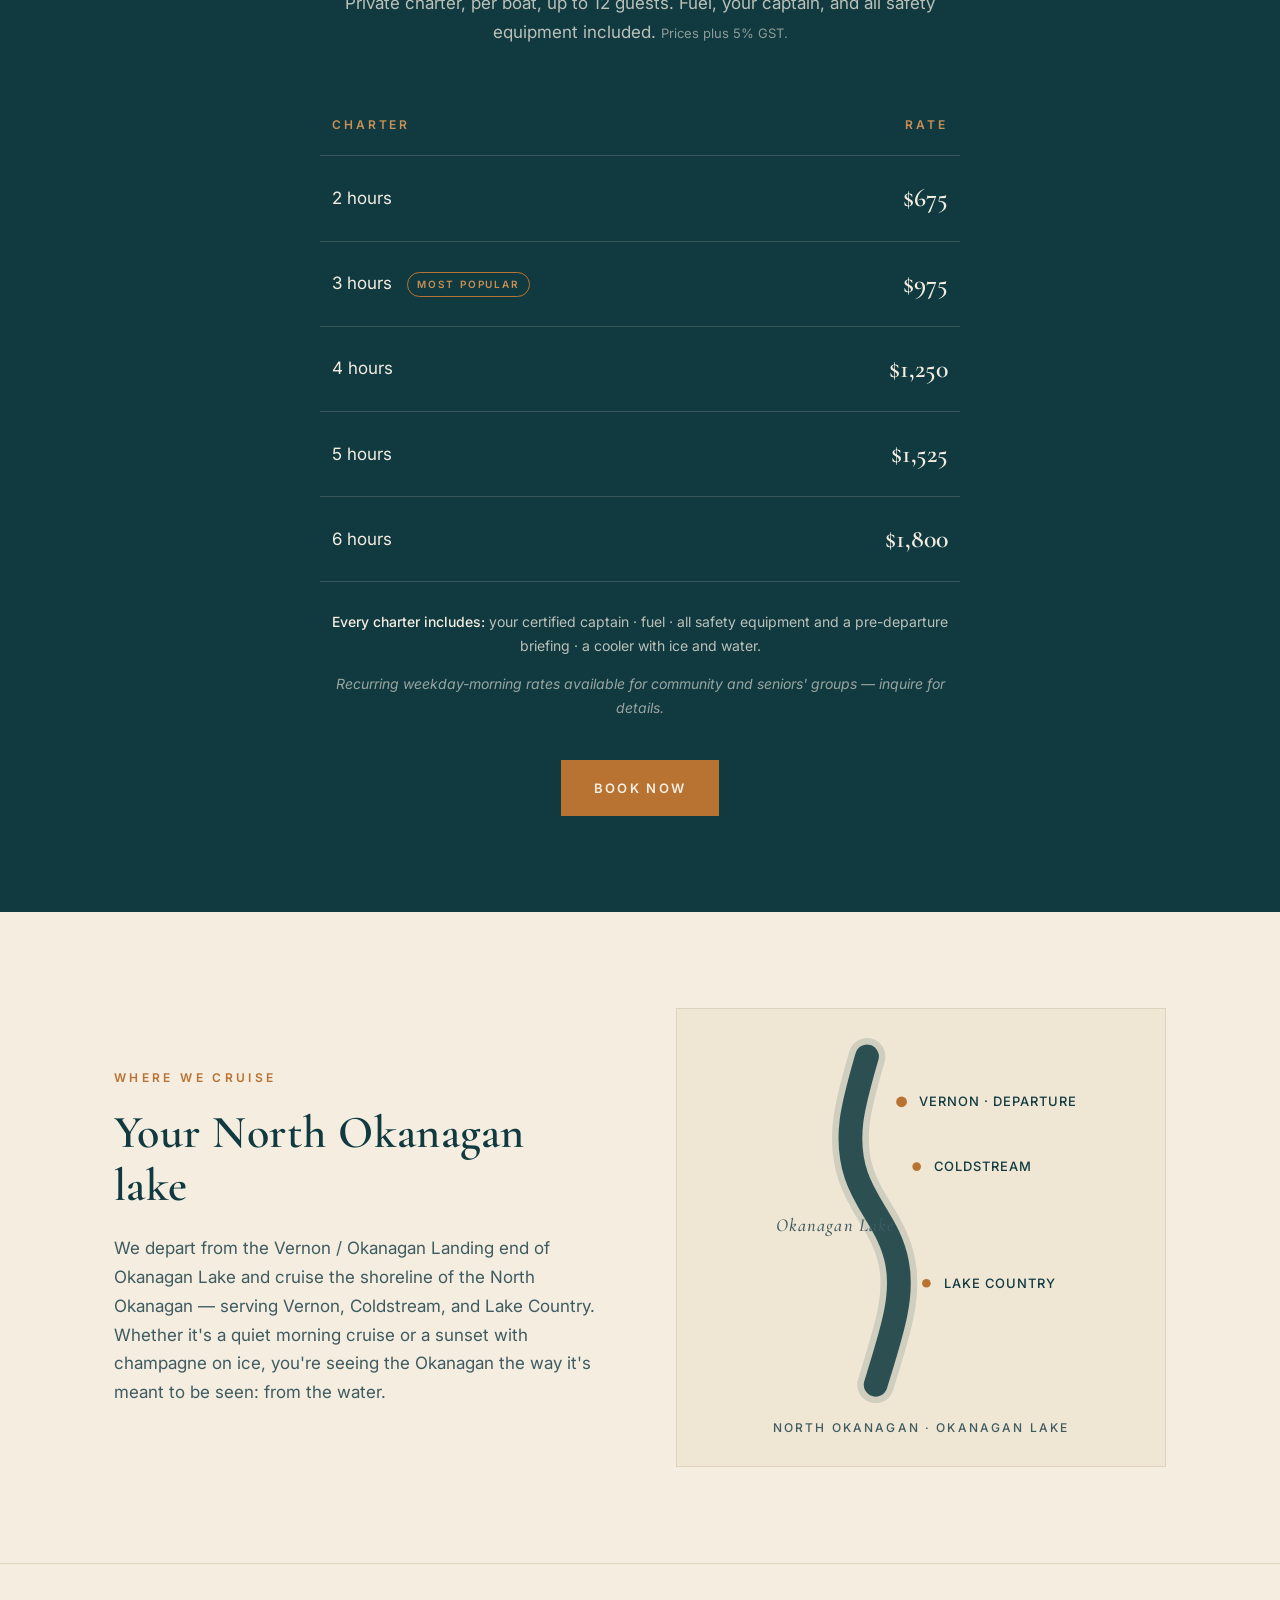
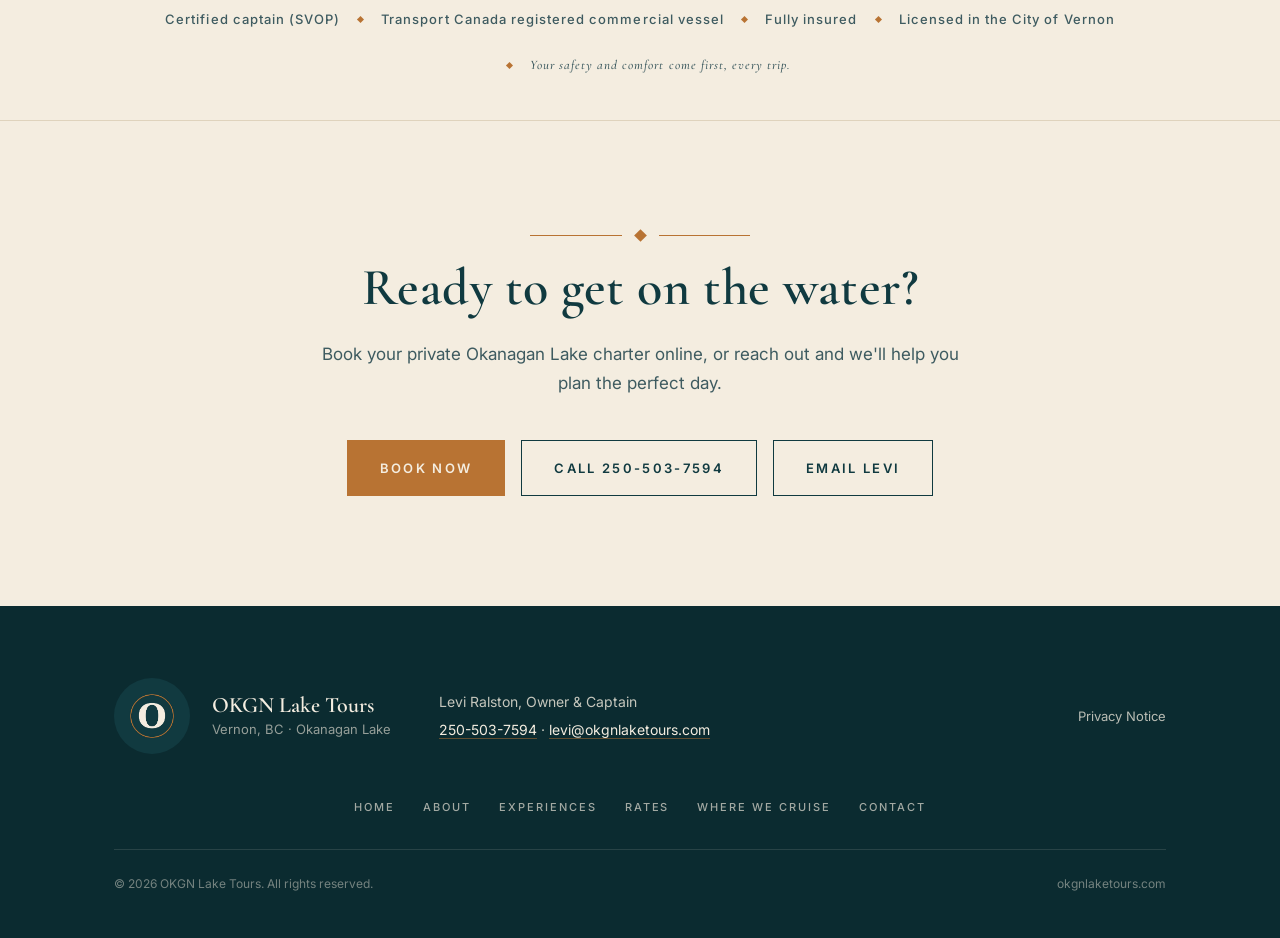
==== commit 90417e4d: "Add files via upload" ====
--- a/index.html
+++ b/index.html
@@ -21,6 +21,7 @@
 <meta property="og:image:width" content="1200">
 <meta property="og:image:height" content="630">
 <meta name="twitter:card" content="summary_large_image">
+<link rel="preload" as="image" href="okgn-charter-hero.jpg">
 <link rel="stylesheet" href="styles.css">
 </head>
 <body>
@@ -59,31 +60,6 @@
 <main id="main">
 <!-- 1 · HERO -->
 <section class="hero" id="top">
-  <svg class="hero-scene" viewBox="0 0 1440 420" preserveAspectRatio="xMidYMax slice" aria-hidden="true">
-    <!-- low sun glow -->
-    <circle cx="1020" cy="252" r="150" fill="#B87333" opacity=".22"/>
-    <circle cx="1020" cy="252" r="86" fill="#C98F55" opacity=".3"/>
-    <circle cx="1020" cy="252" r="40" fill="#F4EDE0" opacity=".38"/>
-    <!-- far hills -->
-    <path d="M0 268 L180 200 L340 258 L520 178 L700 250 L900 190 L1090 246 L1260 196 L1440 252 L1440 420 L0 420 Z" fill="#0B2B30" opacity=".5"/>
-    <!-- near hills -->
-    <path d="M0 316 L220 252 L430 312 L640 244 L860 308 L1080 250 L1290 306 L1440 268 L1440 420 L0 420 Z" fill="#0B2B30" opacity=".78"/>
-    <!-- water -->
-    <rect y="330" width="1440" height="90" fill="#0B2B30"/>
-    <!-- sun path on the water -->
-    <g stroke="#C98F55" stroke-linecap="round" opacity=".5">
-      <line x1="975" y1="342" x2="1065" y2="342" stroke-width="3"/>
-      <line x1="960" y1="356" x2="1080" y2="356" stroke-width="2.5"/>
-      <line x1="985" y1="370" x2="1055" y2="370" stroke-width="2"/>
-      <line x1="1000" y1="384" x2="1040" y2="384" stroke-width="1.5"/>
-    </g>
-    <!-- still-water lines -->
-    <g stroke="#F4EDE0" stroke-width="1" opacity=".12" stroke-linecap="round">
-      <line x1="120" y1="352" x2="330" y2="352"/><line x1="520" y1="366" x2="760" y2="366"/>
-      <line x1="220" y1="384" x2="470" y2="384"/><line x1="880" y1="398" x2="1180" y2="398"/>
-      <line x1="60" y1="404" x2="240" y2="404"/><line x1="1240" y1="374" x2="1400" y2="374"/>
-    </g>
-  </svg>
   <div class="wrap hero-inner">
     <div class="eyebrow">Private Charters · Vernon, BC</div>
     <h1>Okanagan Lake,<br>at your own pace.</h1>
--- a/styles.css
+++ b/styles.css
@@ -145,24 +145,25 @@
   position:relative;
   min-height:92vh;
   display:flex;align-items:center;
-  background:
-    radial-gradient(1200px 500px at 75% 118%, rgba(184,115,51,.34), transparent 60%),
-    radial-gradient(900px 420px at 20% 112%, rgba(184,115,51,.16), transparent 55%),
-    linear-gradient(178deg, #0B2B30 0%, #103A40 42%, #14454C 68%, #1C555C 100%);
+  background:#0B2B30 url('okgn-charter-hero.jpg') center 38% / cover no-repeat;
   color:var(--cream);
   overflow:hidden;
   padding:150px 0 120px;
 }
+/* teal scrim keeps the headline legible over the photo without dulling the boat */
 .hero::before{
-  content:"";position:absolute;left:0;right:0;bottom:0;height:38%;
-  background:repeating-linear-gradient(
-    180deg,
-    transparent 0 26px,
-    rgba(244,237,224,.045) 26px 27px
-  );
-  mask-image:linear-gradient(180deg,transparent,black 70%);
-  -webkit-mask-image:linear-gradient(180deg,transparent,black 70%);
+  content:"";position:absolute;inset:0;
+  background:
+    linear-gradient(100deg, rgba(11,43,48,.88) 0%, rgba(11,43,48,.72) 34%, rgba(16,58,64,.34) 60%, rgba(16,58,64,.14) 100%),
+    linear-gradient(180deg, rgba(11,43,48,.55) 0%, transparent 32%, transparent 62%, rgba(11,43,48,.5) 100%);
   pointer-events:none;
+}
+@media (max-width:760px){
+  /* on narrow screens the copy needs a heavier, more even scrim */
+  .hero{background-position:62% 40%;}
+  .hero::before{
+    background:linear-gradient(180deg, rgba(11,43,48,.86) 0%, rgba(11,43,48,.7) 45%, rgba(11,43,48,.82) 100%);
+  }
 }
 .hero-inner{position:relative;max-width:760px}
 .hero .eyebrow{color:var(--copper-on-teal)}
@@ -244,7 +245,7 @@
 .exp-detail{
   display:grid;grid-template-columns:1fr 1fr;gap:0;
   border:1px solid var(--cream-line);background:var(--cream-card);
-  margin-top:56px;
+  margin-top:0;
 }
 .exp-detail + .exp-detail{margin-top:40px}
 .exp-detail .ed-media{
@@ -532,11 +533,59 @@
 }
 .skip:focus{left:0}
 
-/* hero landscape scene (decorative, sits behind hero content) */
-.hero-scene{
-  position:absolute;left:0;right:0;bottom:0;width:100%;height:auto;
-  pointer-events:none;display:block;
-}
-
 /* distinct experience media icons */
 .ed-media svg.ed-ico{width:96px;height:96px;color:var(--cream);opacity:.92}
+
+/* ---------- about: captain ---------- */
+.captain{padding:96px 0}
+.captain .wrap{
+  display:grid;grid-template-columns:minmax(0,1fr) minmax(0,1fr);
+  gap:64px;align-items:center;
+}
+.captain-photo{
+  margin:0;position:relative;
+}
+.captain-photo img{
+  width:100%;height:auto;display:block;
+  max-height:none;object-fit:contain;   /* whole image, never cropped */
+  border:1px solid var(--cream-line);
+}
+/* copper rule offset behind the photo, echoing the wordmark divider */
+.captain-photo::after{
+  content:"";position:absolute;
+  left:-14px;top:22px;bottom:22px;width:1px;
+  background:var(--copper);
+}
+.captain-cta{margin-top:32px}
+@media (max-width:860px){
+  .captain .wrap{grid-template-columns:1fr;gap:36px}
+  .captain-photo{max-width:420px;margin:0 auto}
+  .captain-photo::after{display:none}
+}
+
+/* ---------- experiences: showcase photo ---------- */
+.showcase{padding:72px 0 0}
+.showcase-photo{margin:0}
+.showcase-photo img{
+  width:100%;height:auto;display:block;   /* whole image, never cropped */
+  box-shadow:0 18px 44px rgba(11,43,48,.16);
+}
+.showcase-photo figcaption{
+  display:flex;align-items:center;justify-content:center;gap:16px;
+  margin-top:22px;
+  font-size:12px;font-weight:500;letter-spacing:.16em;text-transform:uppercase;
+  color:var(--teal-soft);
+}
+.showcase-photo figcaption::before,
+.showcase-photo figcaption::after{
+  content:"";height:1px;width:56px;background:var(--copper);flex:none;
+}
+@media (max-width:600px){
+  .showcase{padding-top:48px}
+  .showcase-photo img{box-shadow:0 10px 26px rgba(11,43,48,.14)}
+  .showcase-photo figcaption{
+    letter-spacing:.1em;font-size:11px;gap:10px;line-height:1.6;
+  }
+  .showcase-photo figcaption::before,
+  .showcase-photo figcaption::after{width:20px}
+}
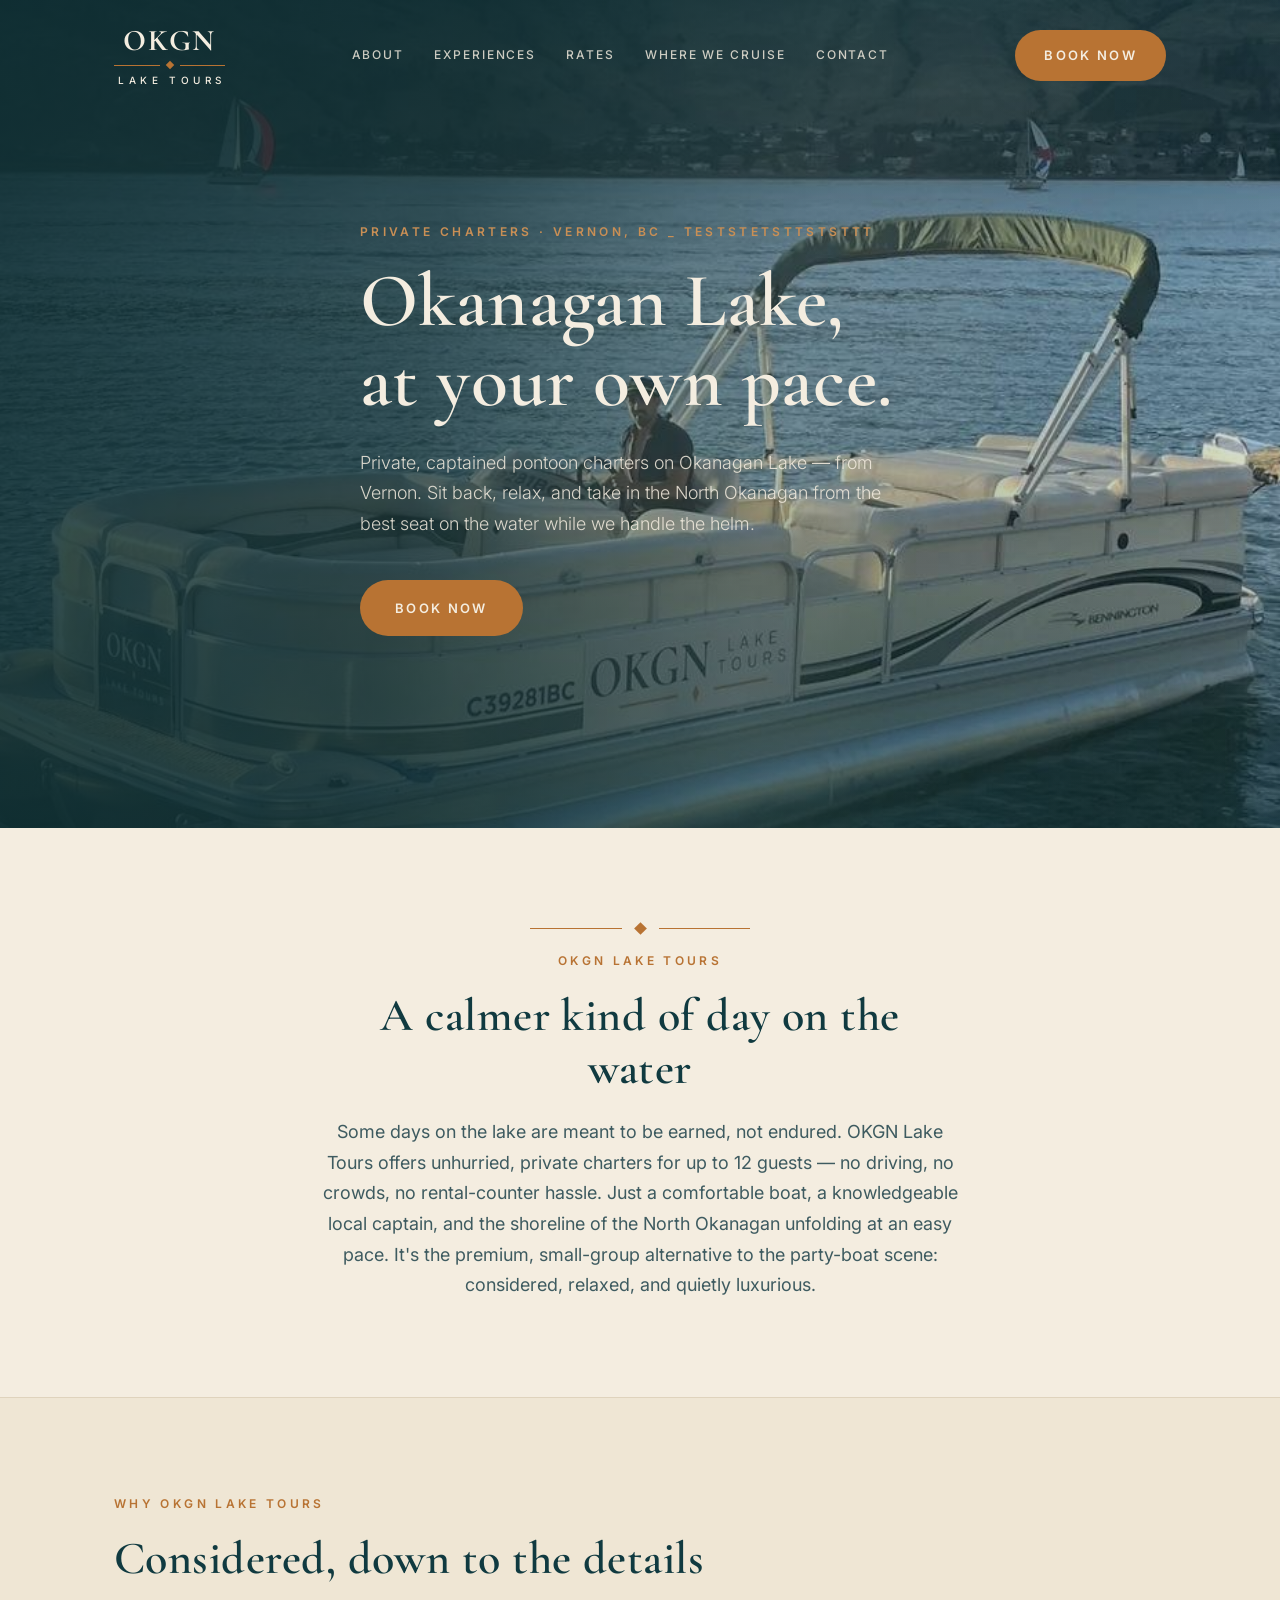
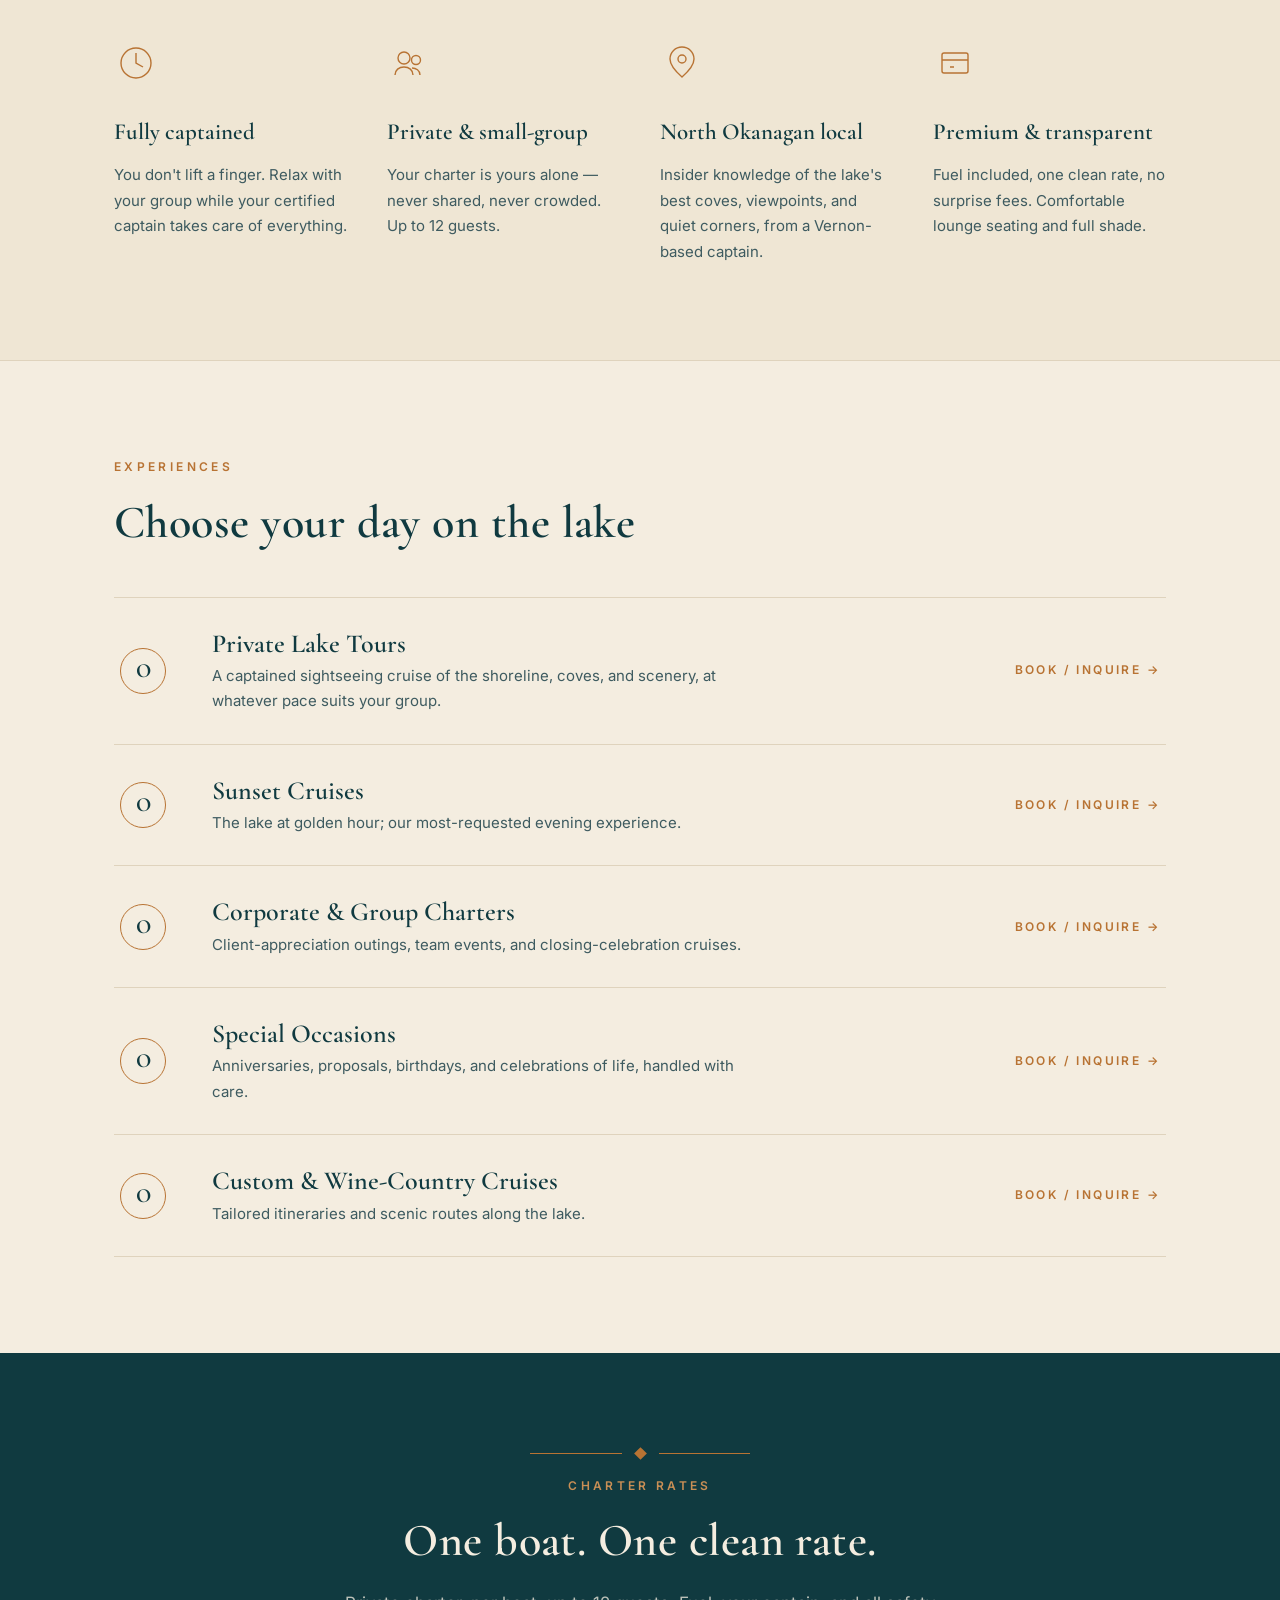
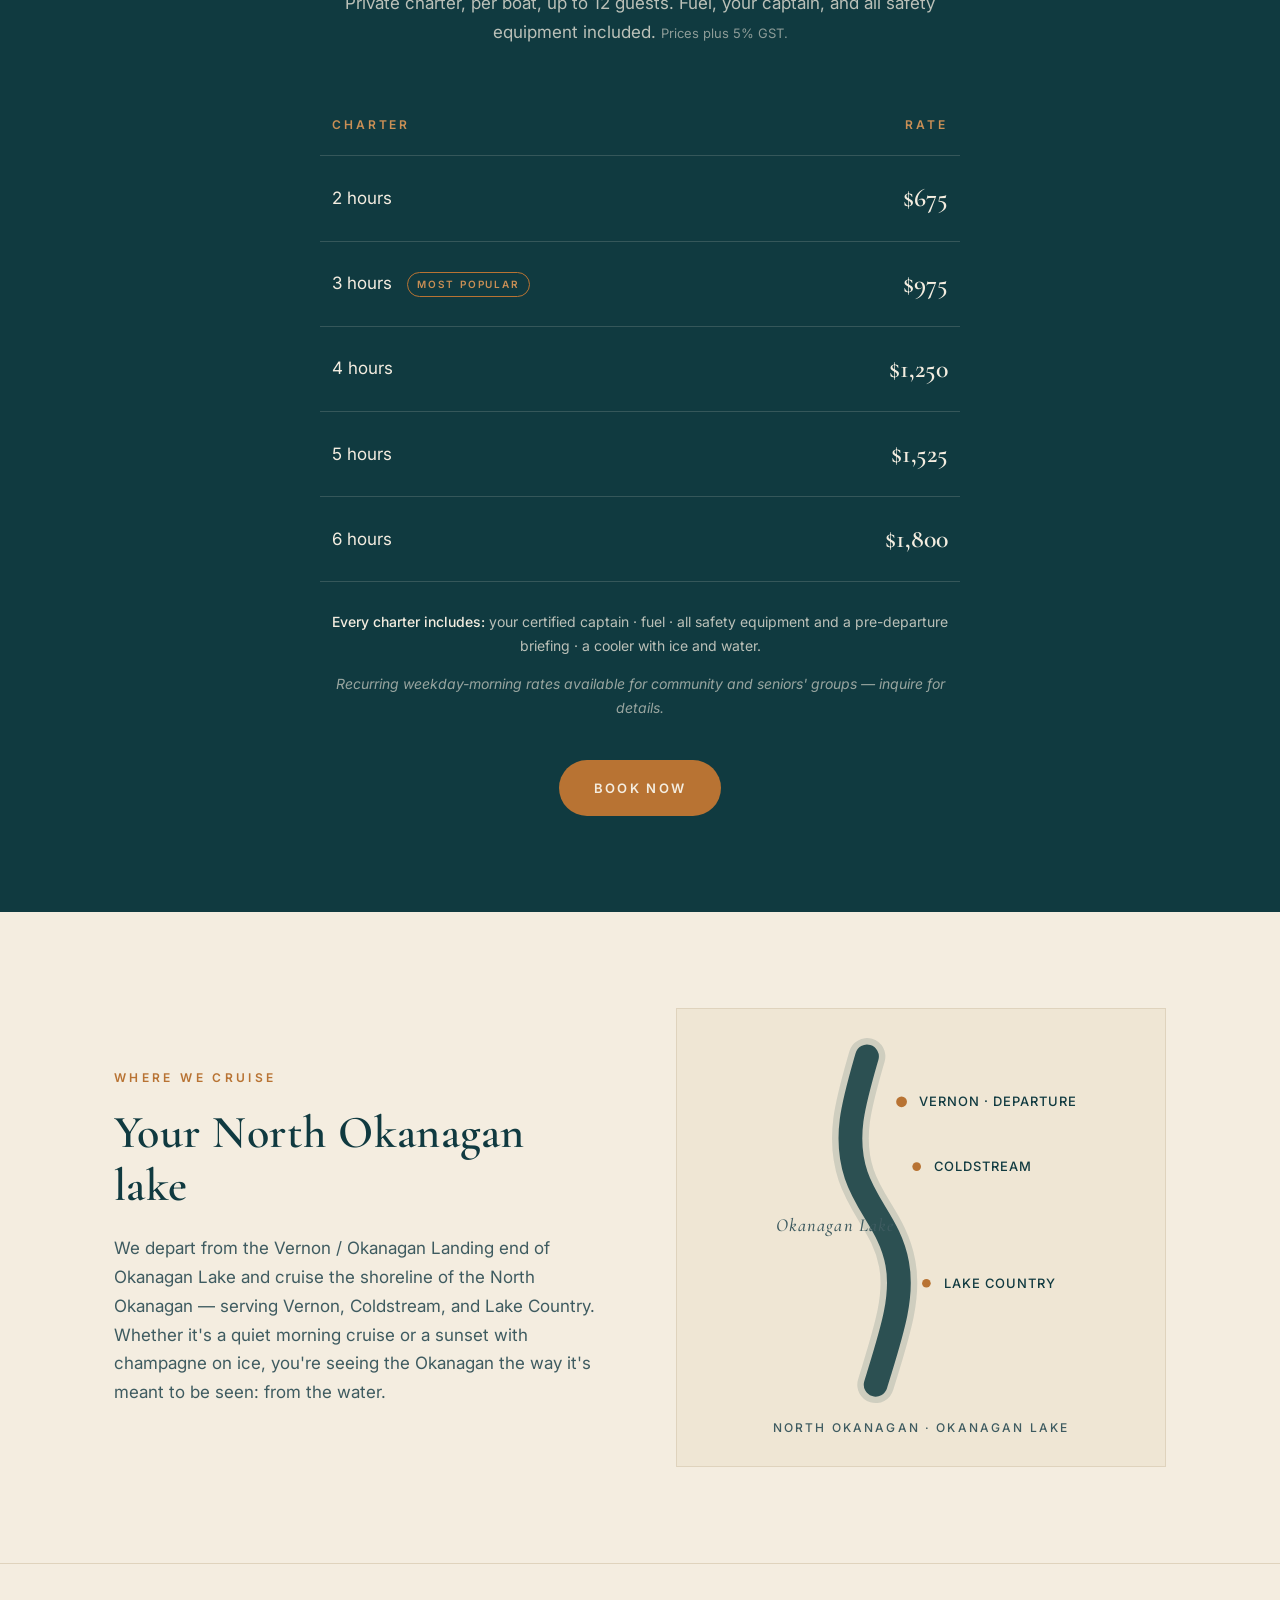
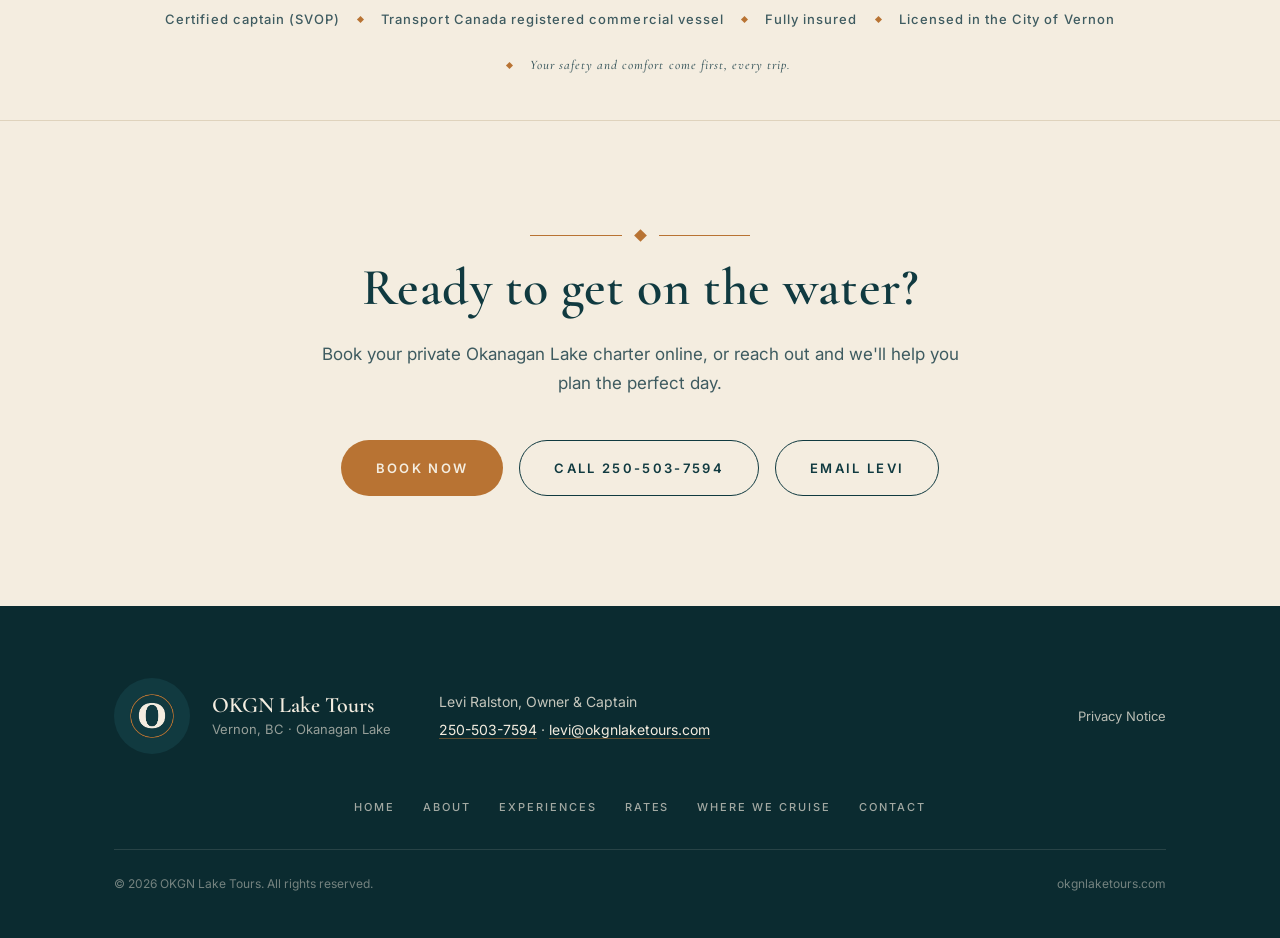
==== commit 382a1f06: "test" ====
--- a/index.html
+++ b/index.html
@@ -61,7 +61,7 @@
 <!-- 1 · HERO -->
 <section class="hero" id="top">
   <div class="wrap hero-inner">
-    <div class="eyebrow">Private Charters · Vernon, BC</div>
+    <div class="eyebrow">Private Charters · Vernon, BC _ TESTSTETSTTSTSTTT</div>
     <h1>Okanagan Lake,<br>at your own pace.</h1>
     <p>Private, captained pontoon charters on Okanagan Lake — from Vernon. Sit back, relax, and take in the North Okanagan from the best seat on the water while we handle the helm.</p>
     <div class="hero-cta">
--- a/styles.css
+++ b/styles.css
@@ -77,8 +77,9 @@
   font-size:13px;font-weight:600;
   letter-spacing:.18em;text-transform:uppercase;
   text-decoration:none;
-  padding:16px 32px;
+  padding:16px 34px;
   border:1px solid transparent;
+  border-radius:999px;
   transition:background .25s,color .25s,border-color .25s;
   cursor:pointer;
 }
@@ -88,7 +89,7 @@
 .btn-outline-cream:hover{border-color:var(--cream);background:rgba(244,237,224,.08)}
 .btn-outline-teal{border-color:var(--teal);color:var(--teal)}
 .btn-outline-teal:hover{background:var(--teal);color:var(--cream)}
-.btn:focus-visible{outline:2px solid var(--copper);outline-offset:3px}
+.btn:focus-visible{outline:2px solid var(--copper);outline-offset:3px;border-radius:999px}
 a:focus-visible{outline:2px solid var(--copper);outline-offset:3px}
 
 /* ---------- header ---------- */
@@ -135,7 +136,7 @@
 .nav-links a[aria-current="page"]{
   opacity:1;border-bottom-color:var(--copper);
 }
-.nav .btn{padding:13px 26px;flex:none}
+.nav .btn{padding:13px 28px;flex:none}
 
 /* ---------- landing hero ---------- */
 /* DESIGNER NOTE: replace the layered gradient with the real golden-hour
@@ -428,8 +429,27 @@
 
 /* privacy page */
 .legal{max-width:720px}
-.legal h2{font-size:28px;margin:40px 0 12px}
+.legal h2{
+  font-size:26px;margin:44px 0 12px;
+  padding-top:22px;border-top:1px solid var(--cream-line);
+}
 .legal p{color:var(--teal-soft);margin-bottom:14px;font-size:15px}
+.legal ul{margin:0 0 18px;padding-left:0;list-style:none}
+.legal li{
+  position:relative;padding-left:22px;margin-bottom:9px;
+  color:var(--teal-soft);font-size:15px;line-height:1.65;
+}
+.legal li::before{
+  content:"";position:absolute;left:2px;top:11px;
+  width:6px;height:6px;background:var(--copper);transform:rotate(45deg);
+}
+.legal a{color:var(--teal);text-decoration:none;border-bottom:1px solid var(--copper)}
+.legal a:hover{color:var(--copper)}
+.legal-meta{
+  font-size:14px;padding-bottom:22px;
+  border-bottom:1px solid var(--cream-line);
+}
+.legal-meta strong{color:var(--teal);font-weight:600}
 
 /* ---------- responsive ---------- */
 @media (max-width:1020px){
@@ -512,7 +532,7 @@
 .mobile-menu a[aria-current="page"]{color:var(--copper-soft)}
 .mobile-menu .btn{
   margin-top:24px;text-align:center;border-bottom:0;display:block;
-  font-size:13px;font-weight:600;
+  font-size:13px;font-weight:600;border-radius:999px;
 }
 body.menu-open{overflow:hidden}
 
@@ -528,7 +548,7 @@
 .skip{
   position:absolute;left:-9999px;top:0;z-index:100;
   background:var(--copper-text);color:var(--cream);
-  padding:12px 22px;font-size:13px;font-weight:600;
+  padding:12px 22px;border-radius:999px;font-size:13px;font-weight:600;
   letter-spacing:.14em;text-transform:uppercase;text-decoration:none;
 }
 .skip:focus{left:0}
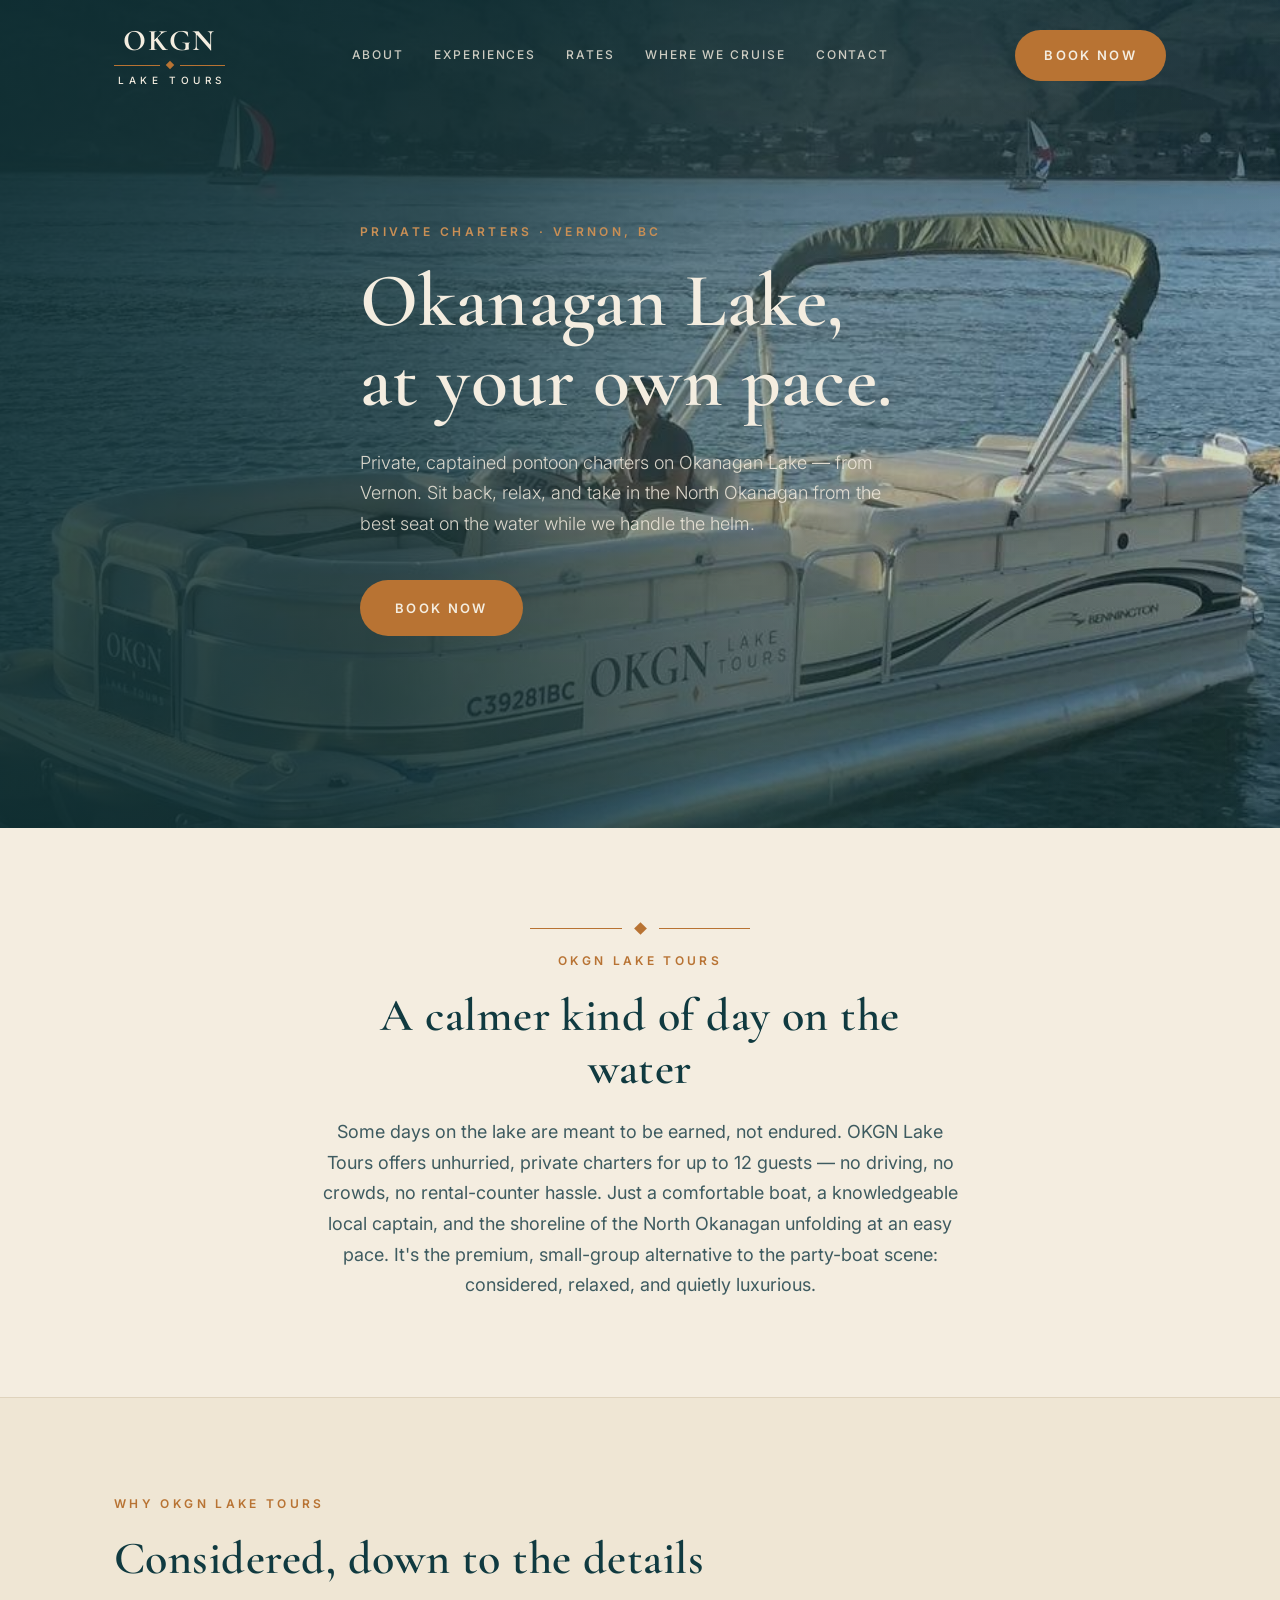
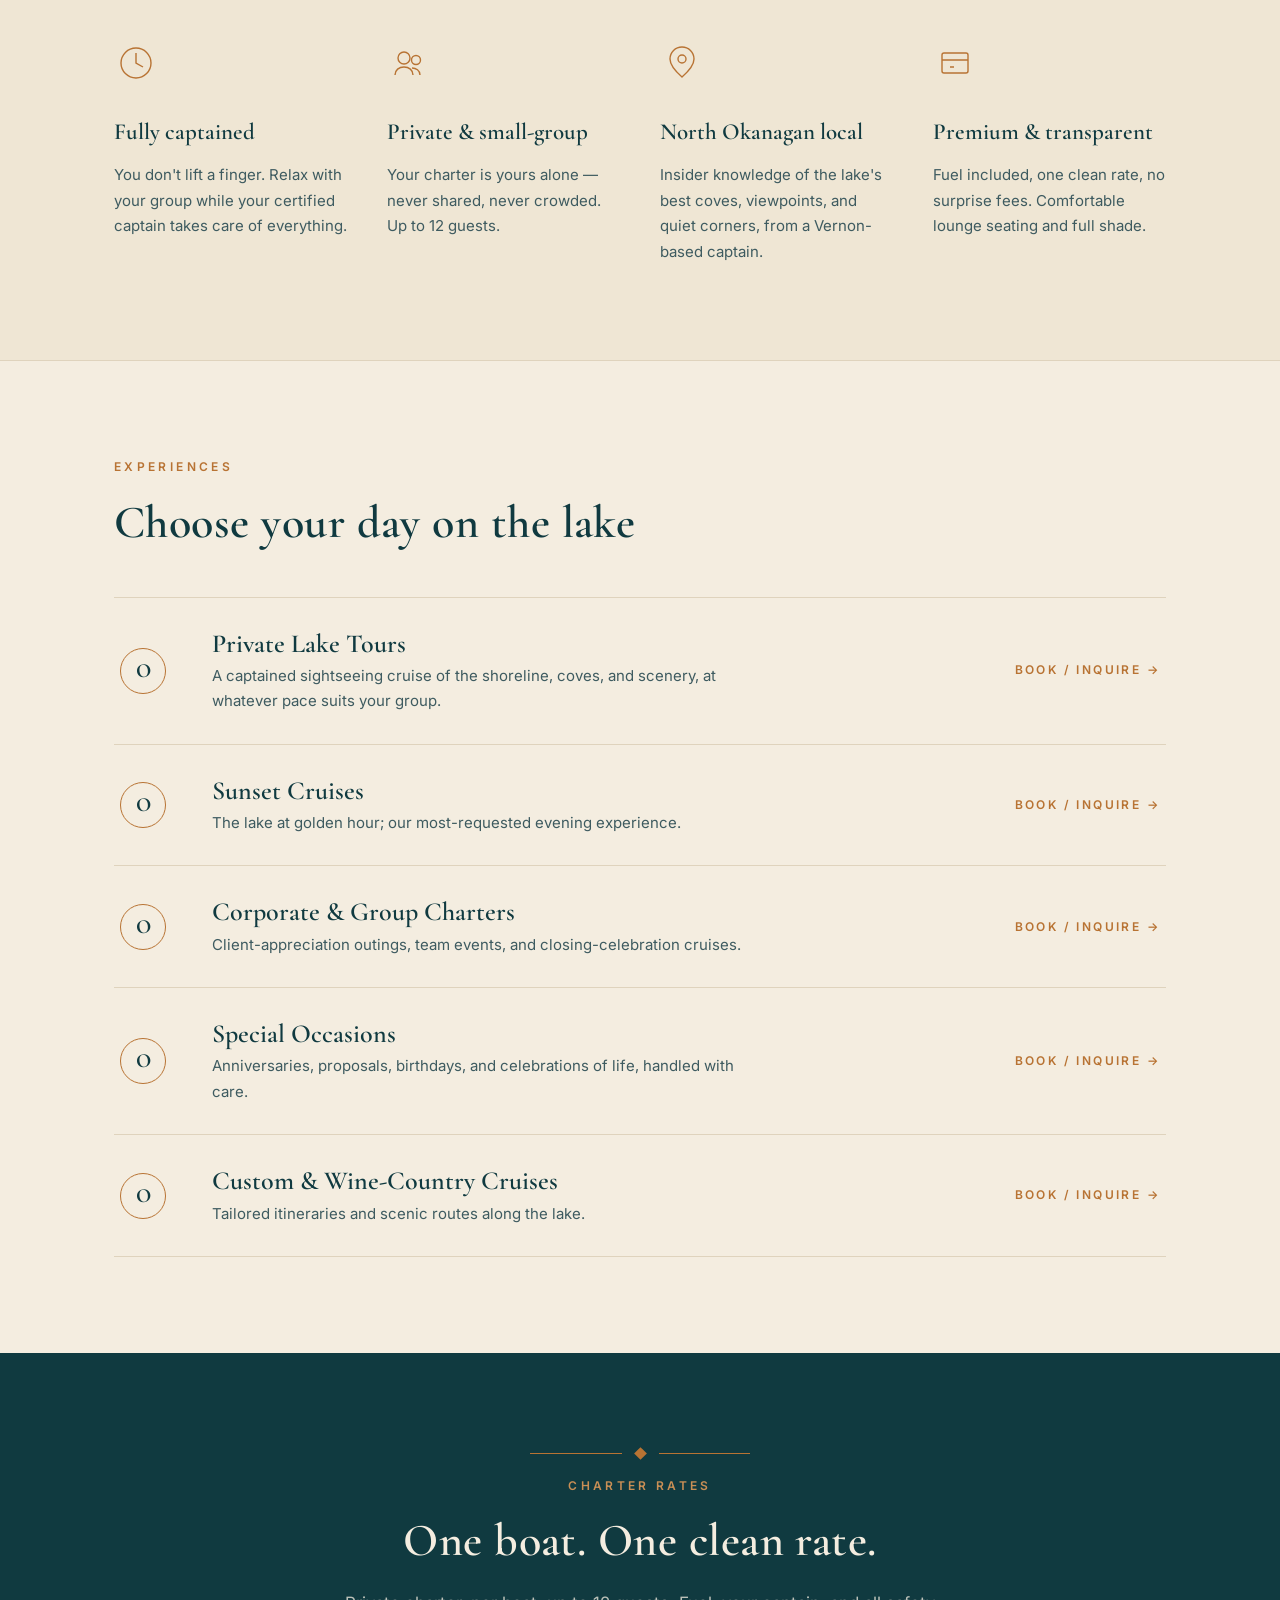
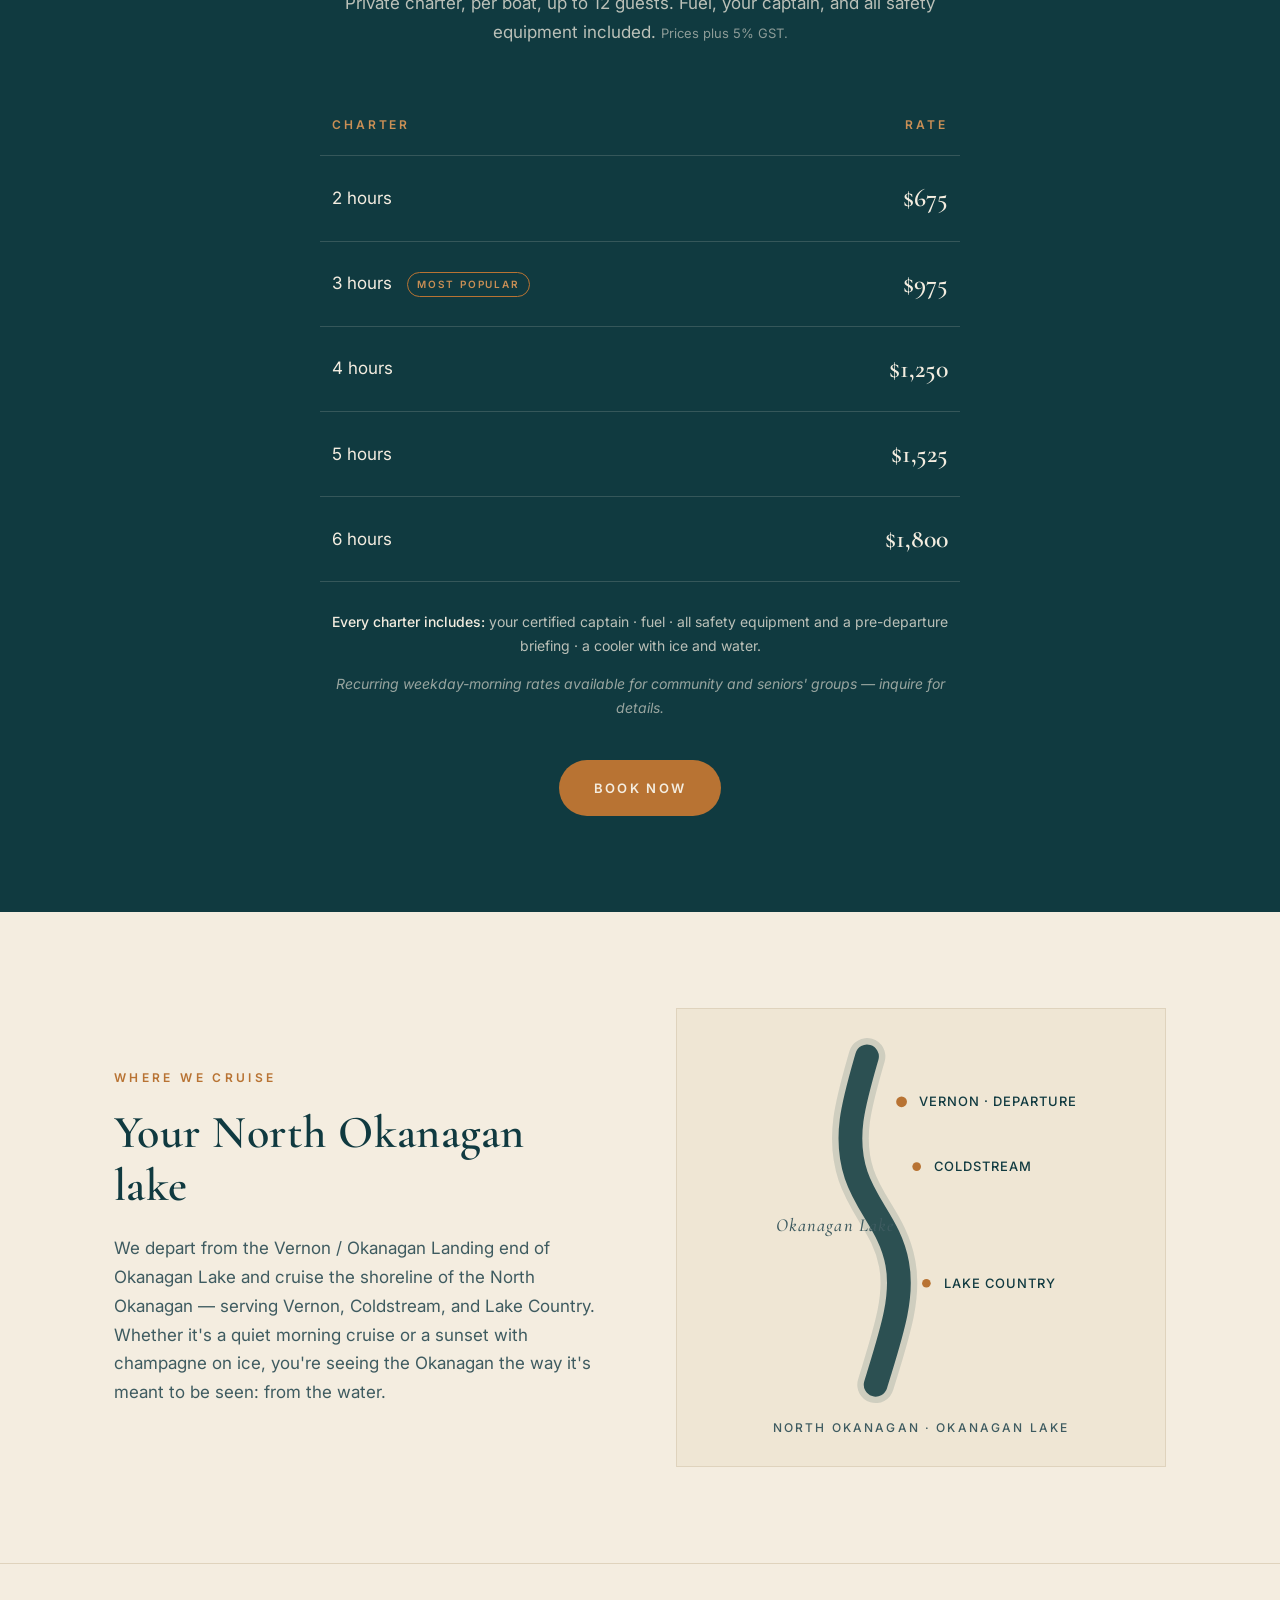
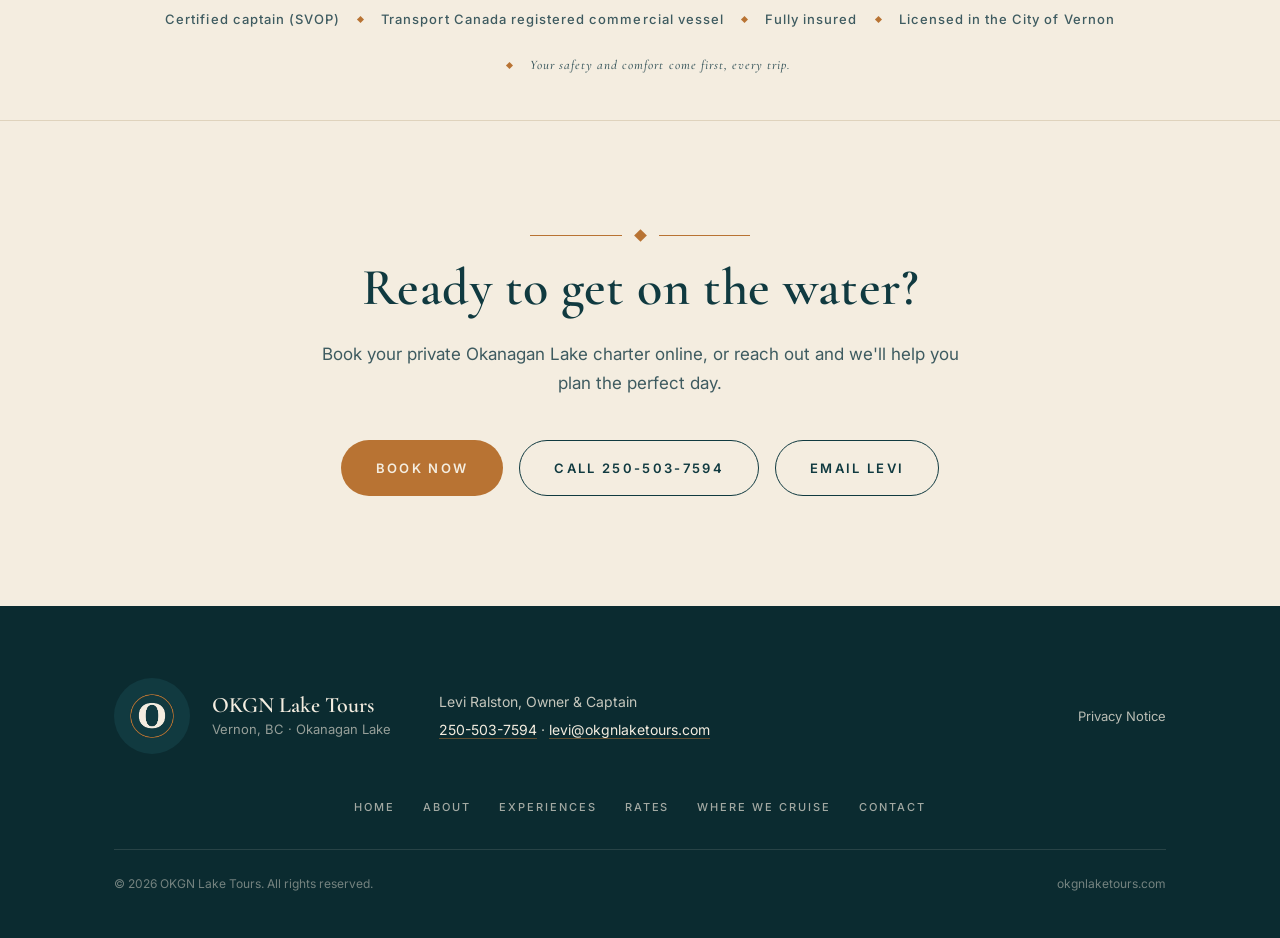
==== commit d0d727e5: "Update index.html" ====
--- a/index.html
+++ b/index.html
@@ -61,7 +61,7 @@
 <!-- 1 · HERO -->
 <section class="hero" id="top">
   <div class="wrap hero-inner">
-    <div class="eyebrow">Private Charters · Vernon, BC _ TESTSTETSTTSTSTTT</div>
+    <div class="eyebrow">Private Charters · Vernon, BC</div>
     <h1>Okanagan Lake,<br>at your own pace.</h1>
     <p>Private, captained pontoon charters on Okanagan Lake — from Vernon. Sit back, relax, and take in the North Okanagan from the best seat on the water while we handle the helm.</p>
     <div class="hero-cta">
